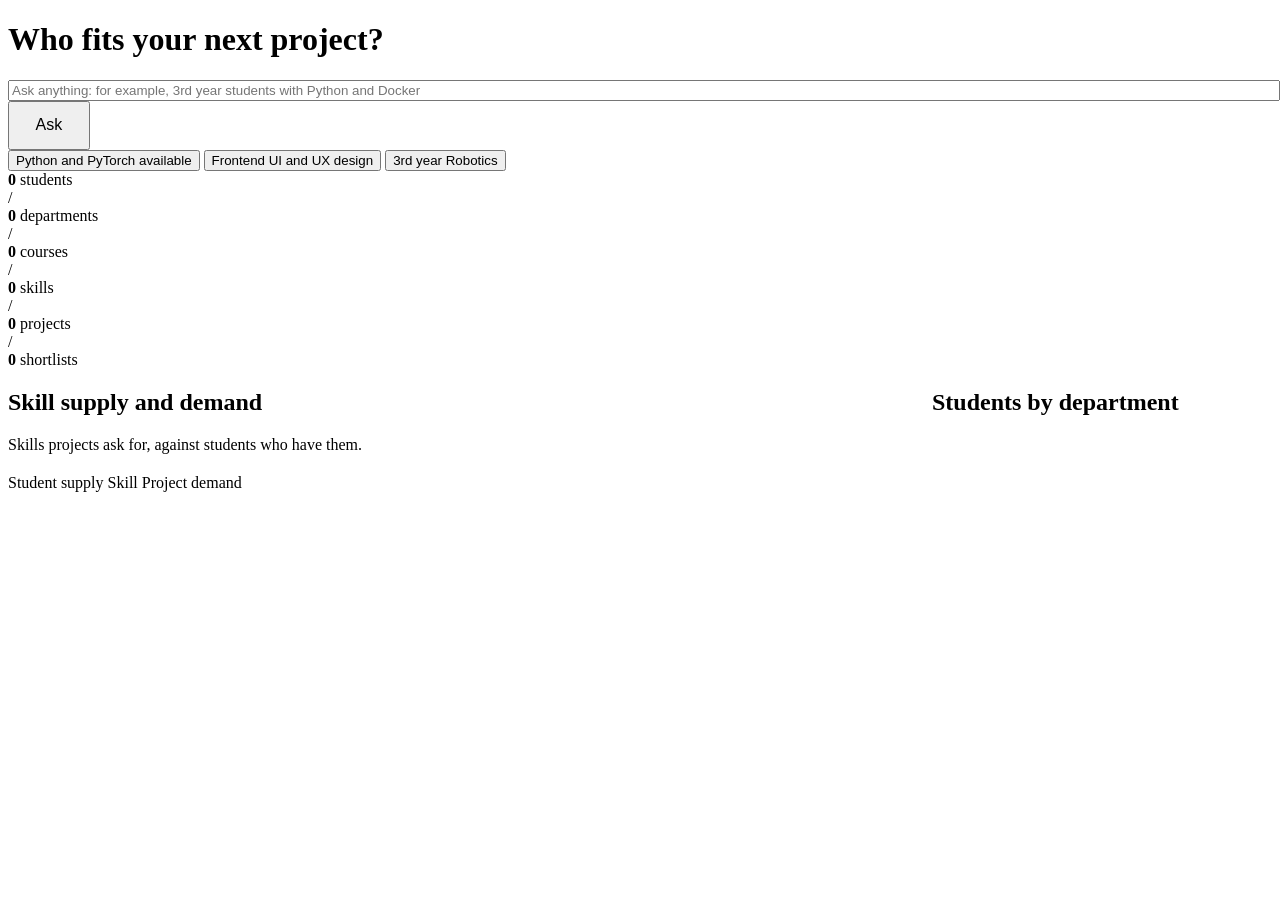
==== app/static/index.html @ a986fdfe "SkillBridge: CRUD, matching engine, AI search, redesigned UI" ====
<!DOCTYPE html>
<html lang="en">
<head>
  <meta charset="UTF-8">
  <meta name="viewport" content="width=device-width, initial-scale=1.0">
  <title>Dashboard – SkillBridge</title>
  <link rel="stylesheet" href="/app/css/style.css">
  <link rel="icon" type="image/svg+xml" href="/app/favicon.svg">
  <script src="/app/js/vendor/chart.umd.js"></script>
</head>
<body>

  <div class="app-layout">
    <!-- Left Navigation Rail -->
    <div id="rail-container"></div>

    <!-- Main Workspace -->
    <main class="main-content">
      <header class="view-header">
        <h1 class="view-title">Who fits your next project?</h1>
      </header>

      <!-- 1. Hero "Ask SkillBridge" Search Bar -->
      <section class="hero-ask-container" aria-label="Smart search assistant">
        <form id="ask-form" onsubmit="handleAskSkillBridge(event)" class="hero-ask-form" novalidate>
          <div style="flex: 1; position: relative;">
            <input
              type="text"
              id="ask-input"
              class="hero-ask-input"
              style="width: 100%;"
              placeholder="Ask anything: for example, 3rd year students with Python and Docker"
            >
          </div>
          <button type="submit" id="btn-ask-submit" class="btn btn-primary" style="padding: 0.85rem 1.6rem; font-size: 1rem;">
            Ask
          </button>
        </form>

        <div id="ask-input-error" class="field-error" style="display: none;"></div>

        <!-- 3 Clickable Example Queries -->
        <div class="prompt-chips">
          <button type="button" class="prompt-chip" onclick="applySampleQuery('Python and PyTorch available')">
            Python and PyTorch available
          </button>
          <button type="button" class="prompt-chip" onclick="applySampleQuery('Frontend UI and UX design')">
            Frontend UI and UX design
          </button>
          <button type="button" class="prompt-chip" onclick="applySampleQuery('3rd year Robotics')">
            3rd year Robotics
          </button>
        </div>

        <!-- Inline Results Container -->
        <div id="ask-results-container" style="display: none; margin-top: 1.25rem; border-top: 1px solid var(--border-subtle); padding-top: 1.25rem;">
          <div id="ask-interpreted-filters" style="font-size: 0.88rem; color: var(--ink-muted); margin-bottom: 0.85rem;"></div>
          <div id="ask-results-list" style="display: flex; flex-direction: column; gap: 0.65rem;"></div>
          <div id="ask-see-all-container" style="margin-top: 1rem; text-align: right;"></div>
        </div>
      </section>

      <!-- 2. Compact 6 Totals Single Line -->
      <div class="metrics-strip" aria-label="Summary totals">
        <div class="metric-item">
          <strong id="total-students" class="num-tabular">0</strong>
          <span>students</span>
        </div>
        <span class="metric-sep">/</span>
        <div class="metric-item">
          <strong id="total-departments" class="num-tabular">0</strong>
          <span>departments</span>
        </div>
        <span class="metric-sep">/</span>
        <div class="metric-item">
          <strong id="total-courses" class="num-tabular">0</strong>
          <span>courses</span>
        </div>
        <span class="metric-sep">/</span>
        <div class="metric-item">
          <strong id="total-skills" class="num-tabular">0</strong>
          <span>skills</span>
        </div>
        <span class="metric-sep">/</span>
        <div class="metric-item">
          <strong id="total-projects" class="num-tabular">0</strong>
          <span>projects</span>
        </div>
        <span class="metric-sep">/</span>
        <div class="metric-item">
          <strong id="total-shortlists" class="num-tabular">0</strong>
          <span>shortlists</span>
        </div>
      </div>

      <div style="display: grid; grid-template-columns: 1fr 340px; gap: 1.75rem; align-items: start;">
        <!-- 3. Diverging Supply & Demand Chart (One Shared Scale) -->
        <section class="panel" aria-label="Skill supply and demand">
          <div class="panel-header" style="margin-bottom: 0.5rem; border-bottom: none; padding-bottom: 0;">
            <h2 class="panel-title">Skill supply and demand</h2>
          </div>
          <p class="form-hint" style="margin-bottom: 1.25rem;">Skills projects ask for, against students who have them.</p>

          <div class="supply-demand-table">
            <div class="sd-header-row">
              <span style="text-align: right;">Student supply</span>
              <span style="text-align: center;">Skill</span>
              <span style="text-align: left;">Project demand</span>
            </div>
            <div id="sd-rows-container">
              <!-- Skeleton Loading -->
              <div class="skeleton-row"><div class="skeleton-bar" style="width: 30%;"></div><div class="skeleton-bar" style="width: 20%;"></div><div class="skeleton-bar" style="width: 25%;"></div></div>
              <div class="skeleton-row"><div class="skeleton-bar" style="width: 45%;"></div><div class="skeleton-bar" style="width: 15%;"></div><div class="skeleton-bar" style="width: 10%;"></div></div>
            </div>
          </div>
        </section>

        <!-- 4. Students Per Department Ranked List -->
        <section class="panel" aria-label="Students by department">
          <div class="panel-header">
            <h2 class="panel-title">Students by department</h2>
          </div>

          <div id="dept-ranked-container" class="dept-ranked-list">
            <div class="skeleton-row"><div class="skeleton-bar" style="width: 60%;"></div><div class="skeleton-bar" style="width: 20%;"></div></div>
            <div class="skeleton-row"><div class="skeleton-bar" style="width: 40%;"></div><div class="skeleton-bar" style="width: 20%;"></div></div>
          </div>
        </section>
      </div>
    </main>
  </div>

  <script src="/app/js/common.js"></script>
  <script src="/app/js/dashboard.js"></script>
</body>
</html>
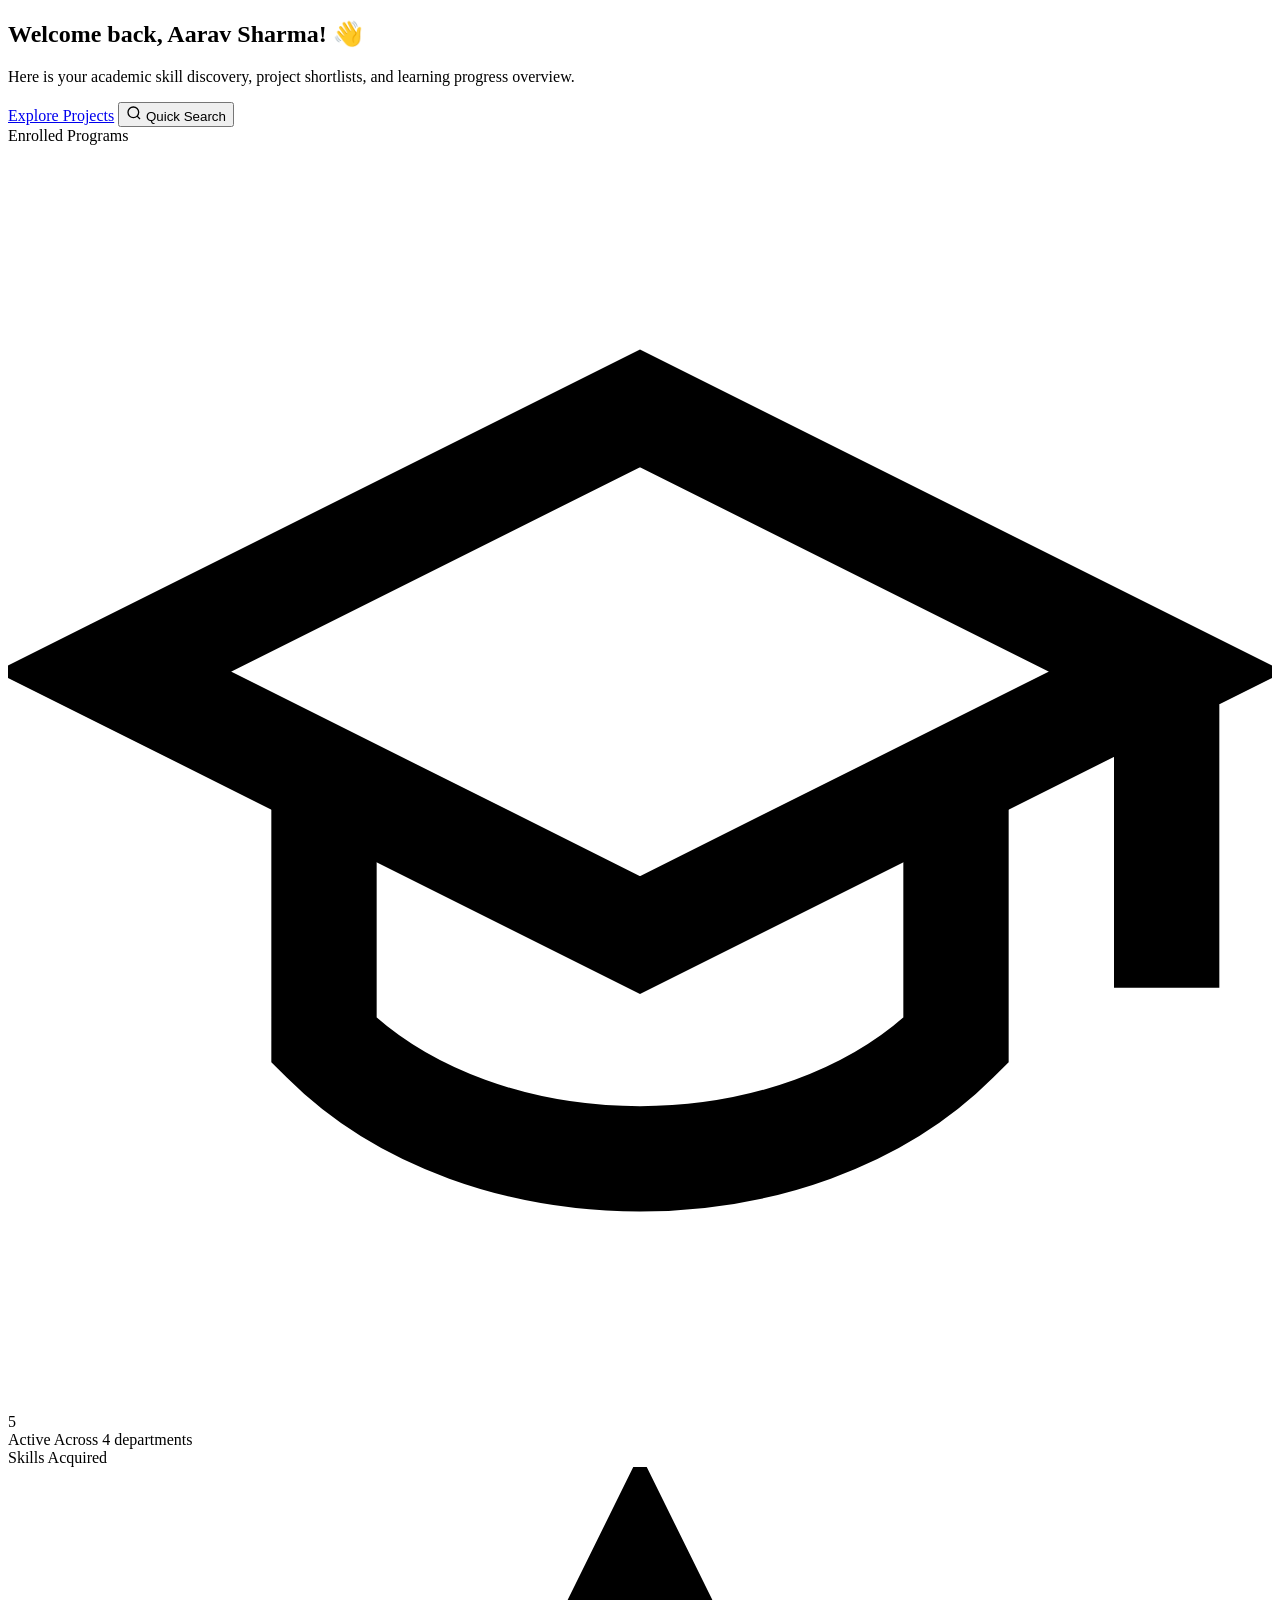
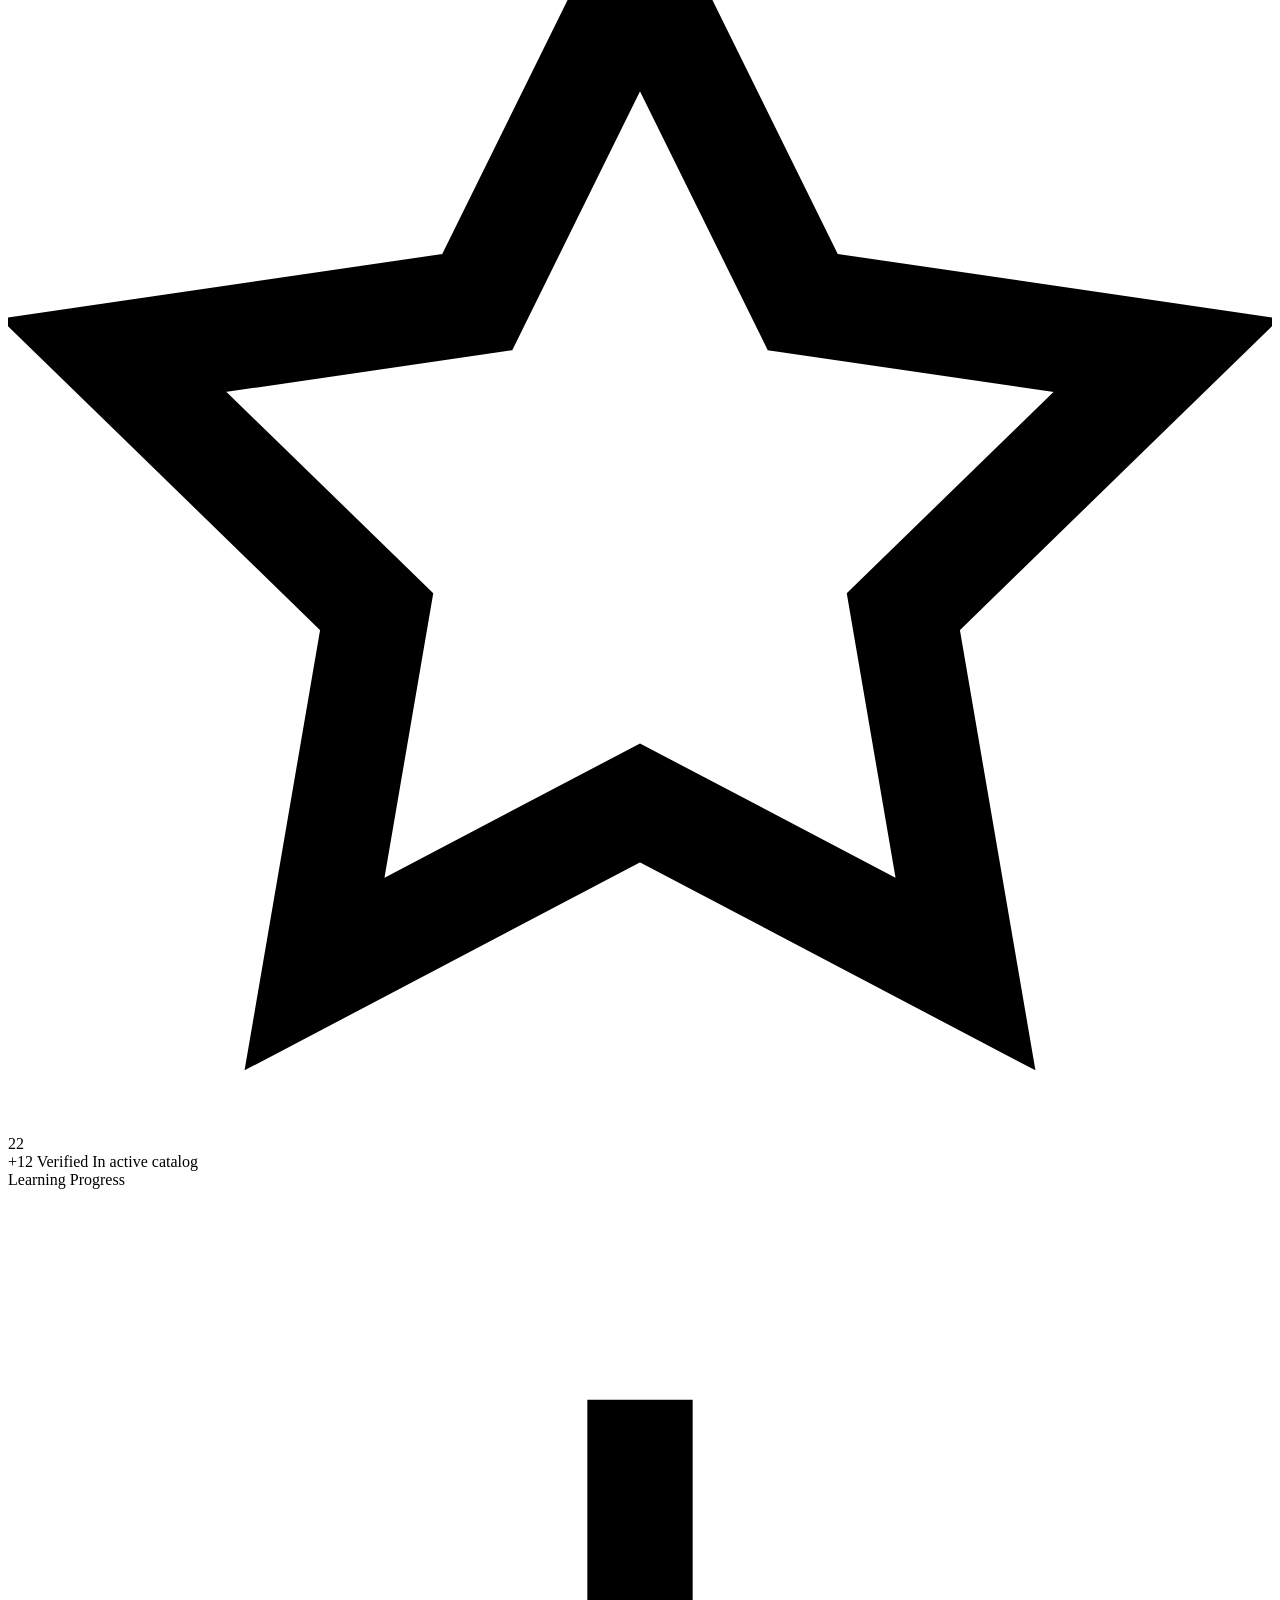
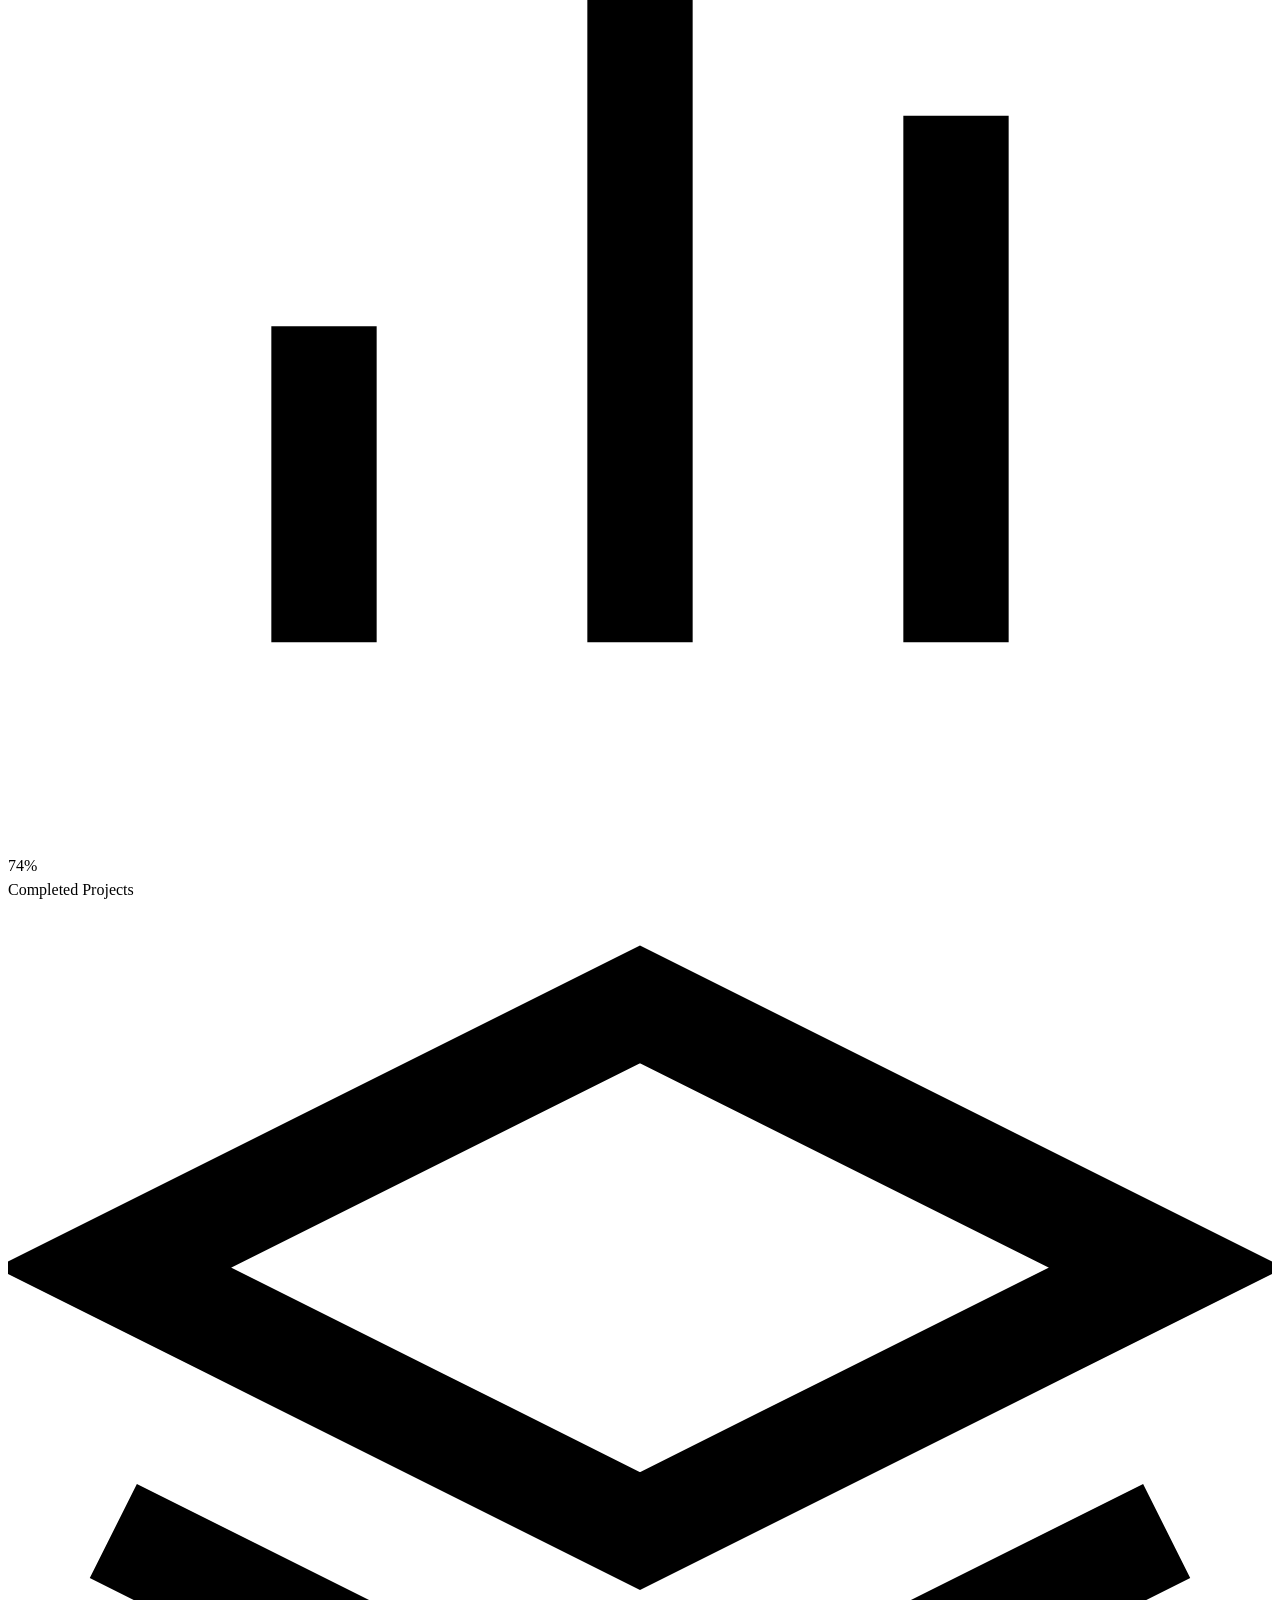
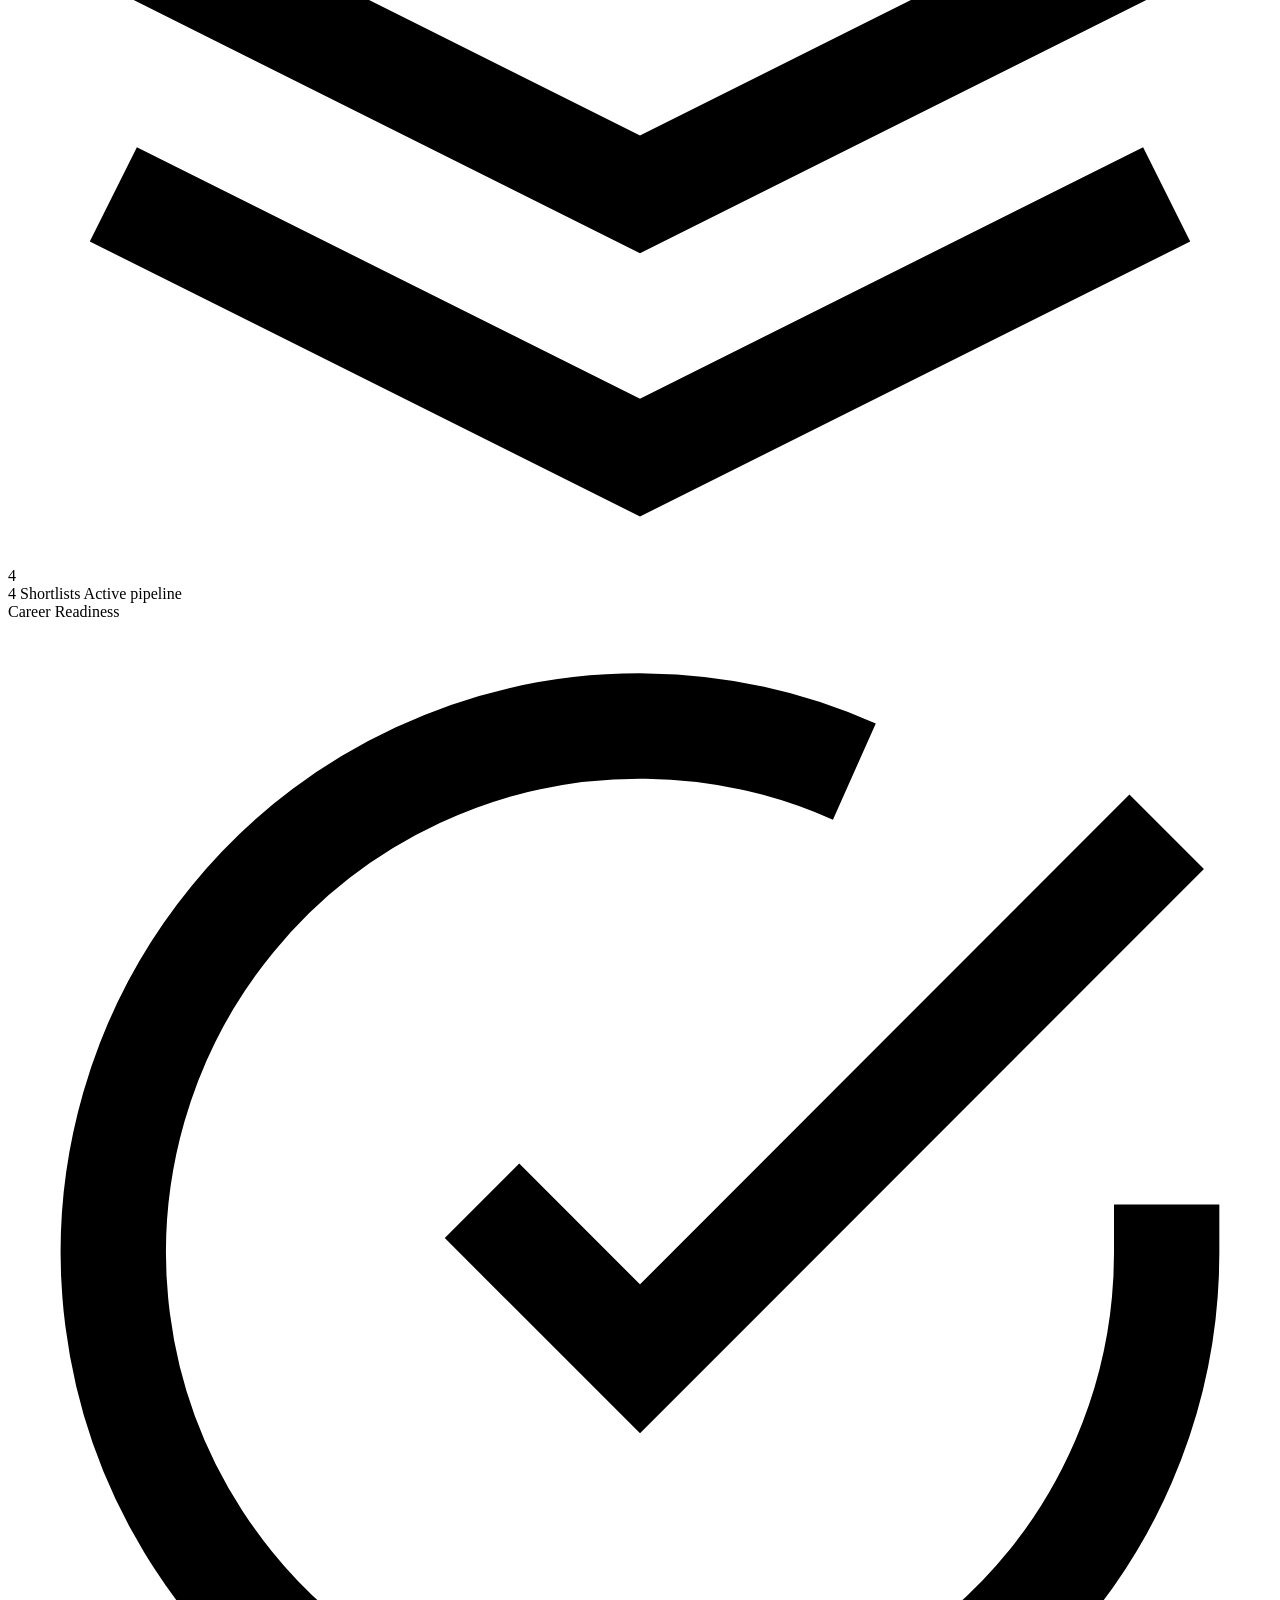
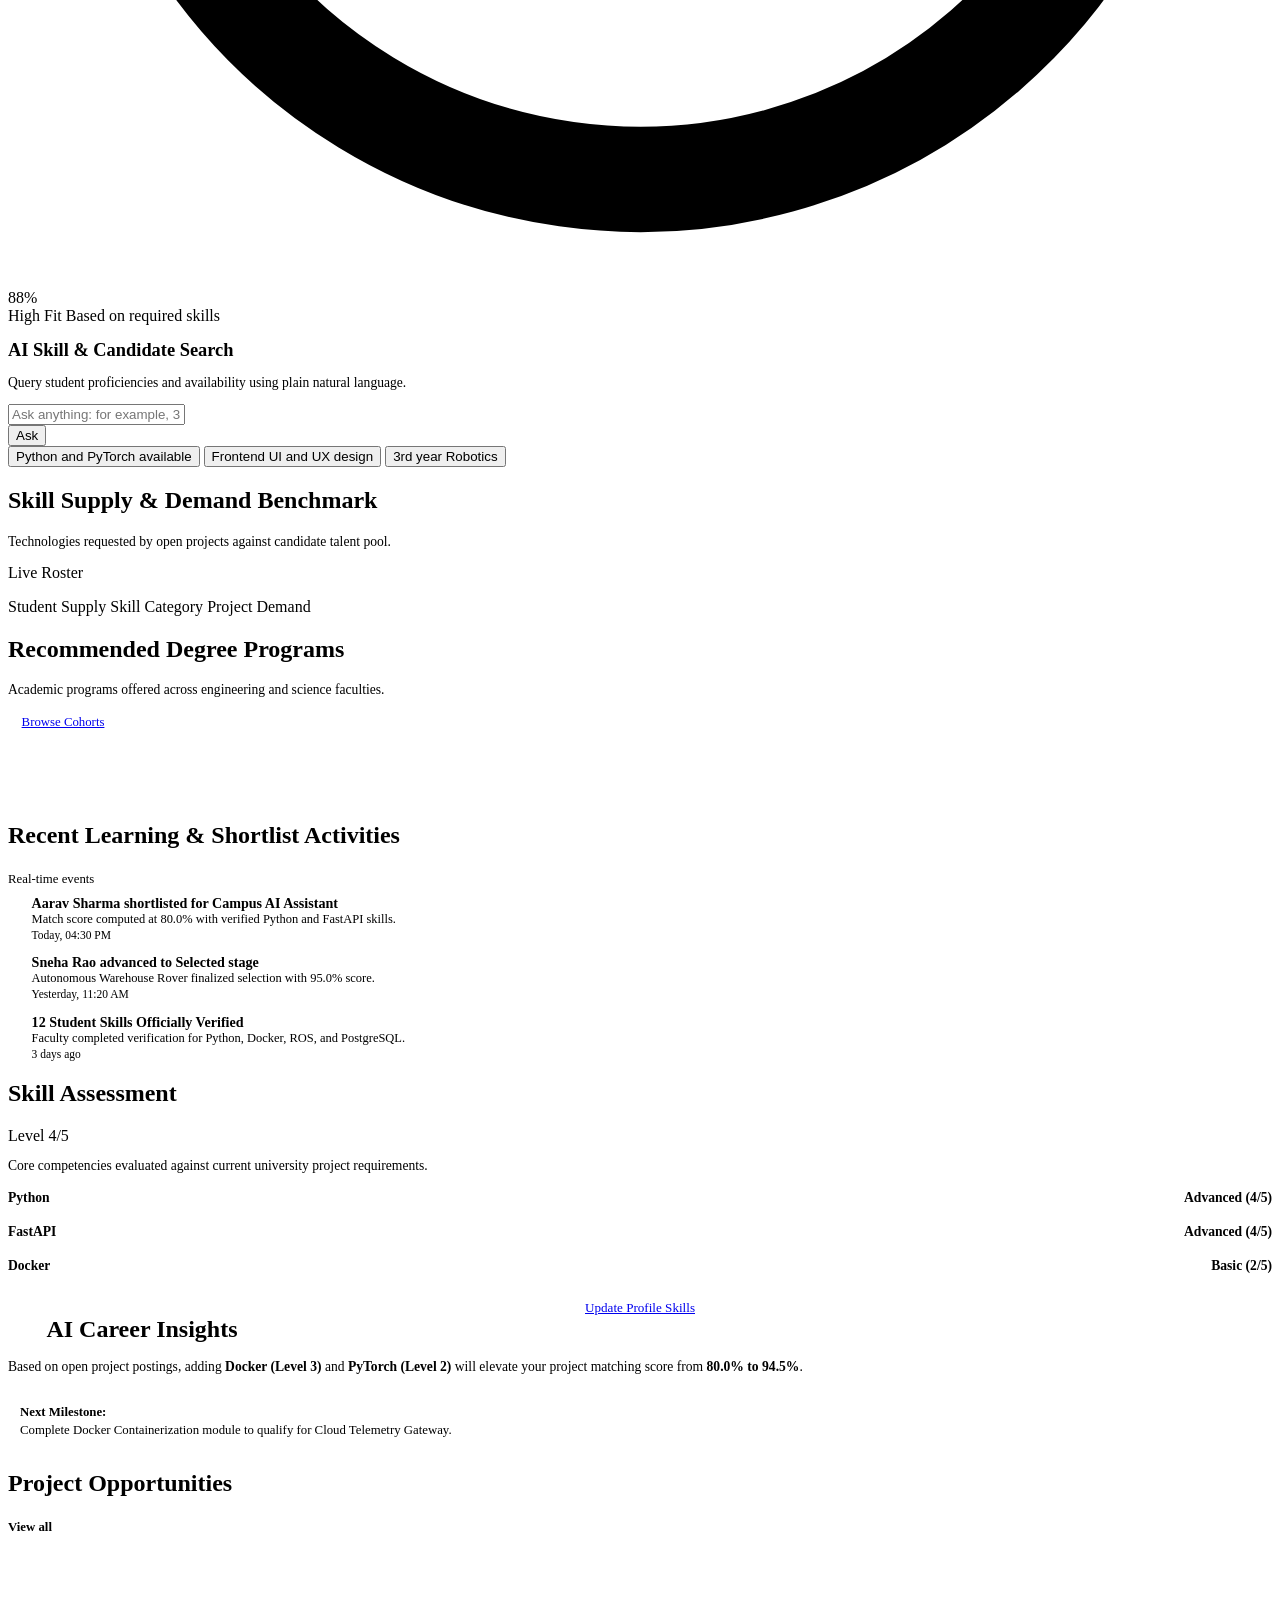
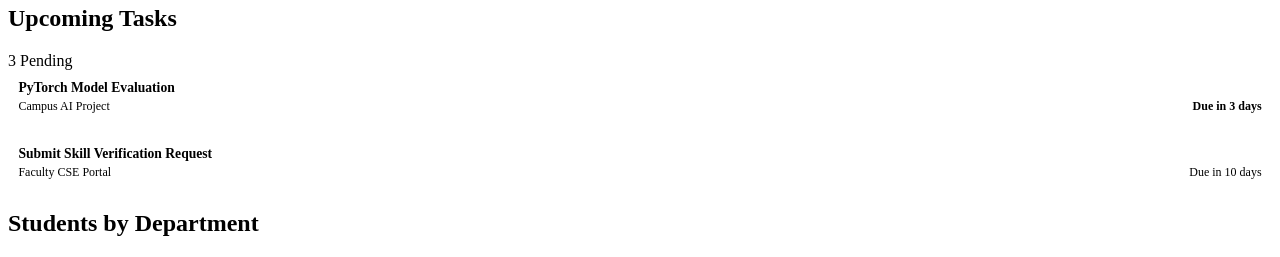
==== commit a235f1ca: "SkillBridge: Complete Emerald SaaS UI/UX transformation and root browser redirect" ====
--- a/app/static/index.html
+++ b/app/static/index.html
@@ -3,7 +3,7 @@
 <head>
   <meta charset="UTF-8">
   <meta name="viewport" content="width=device-width, initial-scale=1.0">
-  <title>Dashboard – SkillBridge</title>
+  <title>SkillBridge – Smart Student Skill Finder & Project Matcher</title>
   <link rel="stylesheet" href="/app/css/style.css">
   <link rel="icon" type="image/svg+xml" href="/app/favicon.svg">
   <script src="/app/js/vendor/chart.umd.js"></script>
@@ -11,123 +11,389 @@
 <body>
 
   <div class="app-layout">
-    <!-- Left Navigation Rail -->
+    <!-- Left Navigation Rail (Injected by common.js) -->
     <div id="rail-container"></div>
 
-    <!-- Main Workspace -->
-    <main class="main-content">
-      <header class="view-header">
-        <h1 class="view-title">Who fits your next project?</h1>
-      </header>
-
-      <!-- 1. Hero "Ask SkillBridge" Search Bar -->
-      <section class="hero-ask-container" aria-label="Smart search assistant">
-        <form id="ask-form" onsubmit="handleAskSkillBridge(event)" class="hero-ask-form" novalidate>
-          <div style="flex: 1; position: relative;">
-            <input
-              type="text"
-              id="ask-input"
-              class="hero-ask-input"
-              style="width: 100%;"
-              placeholder="Ask anything: for example, 3rd year students with Python and Docker"
-            >
-          </div>
-          <button type="submit" id="btn-ask-submit" class="btn btn-primary" style="padding: 0.85rem 1.6rem; font-size: 1rem;">
-            Ask
-          </button>
-        </form>
-
-        <div id="ask-input-error" class="field-error" style="display: none;"></div>
-
-        <!-- 3 Clickable Example Queries -->
-        <div class="prompt-chips">
-          <button type="button" class="prompt-chip" onclick="applySampleQuery('Python and PyTorch available')">
-            Python and PyTorch available
-          </button>
-          <button type="button" class="prompt-chip" onclick="applySampleQuery('Frontend UI and UX design')">
-            Frontend UI and UX design
-          </button>
-          <button type="button" class="prompt-chip" onclick="applySampleQuery('3rd year Robotics')">
-            3rd year Robotics
-          </button>
+    <!-- App Main Wrapper -->
+    <div class="app-main-wrapper">
+      <!-- Top Navigation Header (Injected by common.js) -->
+      <div id="header-container"></div>
+
+      <!-- Main Dashboard Workspace -->
+      <main class="main-content">
+        <!-- 1. Welcome Message with User's Name -->
+        <section class="welcome-banner" aria-label="Welcome Overview">
+          <div>
+            <h1 class="welcome-title">Welcome back, Aarav Sharma! 👋</h1>
+            <p class="welcome-subtitle">Here is your academic skill discovery, project shortlists, and learning progress overview.</p>
+          </div>
+          <div class="welcome-actions">
+            <a href="/app/projects.html" class="btn btn-secondary">Explore Projects</a>
+            <button type="button" class="btn btn-primary" onclick="openCommandPalette()">
+              <svg viewBox="0 0 24 24" fill="none" stroke="currentColor" stroke-width="2" style="width: 16px; height: 16px;">
+                <circle cx="11" cy="11" r="8"></circle>
+                <line x1="21" y1="21" x2="16.65" y2="16.65"></line>
+              </svg>
+              <span>Quick Search</span>
+            </button>
+          </div>
+        </section>
+
+        <!-- 2. Key Metric Stat Cards (Enrolled Courses, Skills Acquired, Learning Progress, Projects, Career Readiness) -->
+        <section class="metrics-grid" aria-label="Platform Statistics">
+          <!-- Total Enrolled Courses -->
+          <div class="stat-card">
+            <div class="stat-card-header">
+              <span class="stat-card-label">Enrolled Programs</span>
+              <div class="stat-icon">
+                <svg viewBox="0 0 24 24" fill="none" stroke="currentColor" stroke-width="2">
+                  <path d="M22 10v6M2 10l10-5 10 5-10 5z"></path>
+                  <path d="M6 12v5c3 3 9 3 12 0v-5"></path>
+                </svg>
+              </div>
+            </div>
+            <div id="total-courses" class="stat-card-value">5</div>
+            <div class="stat-card-meta">
+              <span class="stat-badge-positive">Active</span>
+              <span>Across 4 departments</span>
+            </div>
+          </div>
+
+          <!-- Skills Acquired -->
+          <div class="stat-card">
+            <div class="stat-card-header">
+              <span class="stat-card-label">Skills Acquired</span>
+              <div class="stat-icon">
+                <svg viewBox="0 0 24 24" fill="none" stroke="currentColor" stroke-width="2">
+                  <polygon points="12 2 15.09 8.26 22 9.27 17 14.14 18.18 21.02 12 17.77 5.82 21.02 7 14.14 2 9.27 8.91 8.26 12 2"></polygon>
+                </svg>
+              </div>
+            </div>
+            <div id="total-skills" class="stat-card-value">22</div>
+            <div class="stat-card-meta">
+              <span class="stat-badge-positive">+12 Verified</span>
+              <span>In active catalog</span>
+            </div>
+          </div>
+
+          <!-- Learning Progress -->
+          <div class="stat-card">
+            <div class="stat-card-header">
+              <span class="stat-card-label">Learning Progress</span>
+              <div class="stat-icon">
+                <svg viewBox="0 0 24 24" fill="none" stroke="currentColor" stroke-width="2">
+                  <line x1="18" y1="20" x2="18" y2="10"></line>
+                  <line x1="12" y1="20" x2="12" y2="4"></line>
+                  <line x1="6" y1="20" x2="6" y2="14"></line>
+                </svg>
+              </div>
+            </div>
+            <div class="stat-card-value">74%</div>
+            <div class="stat-card-meta">
+              <div style="width: 100%; height: 6px; background: var(--bg-surface); border-radius: 4px; overflow: hidden;">
+                <div style="width: 74%; height: 100%; background: var(--emerald-gradient); border-radius: 4px;"></div>
+              </div>
+            </div>
+          </div>
+
+          <!-- Projects -->
+          <div class="stat-card">
+            <div class="stat-card-header">
+              <span class="stat-card-label">Completed Projects</span>
+              <div class="stat-icon">
+                <svg viewBox="0 0 24 24" fill="none" stroke="currentColor" stroke-width="2">
+                  <polygon points="12 2 2 7 12 12 22 7 12 2"></polygon>
+                  <polyline points="2 17 12 22 22 17"></polyline>
+                  <polyline points="2 12 12 17 22 12"></polyline>
+                </svg>
+              </div>
+            </div>
+            <div id="total-projects" class="stat-card-value">4</div>
+            <div class="stat-card-meta">
+              <span class="stat-badge-positive" id="total-shortlists">4 Shortlists</span>
+              <span>Active pipeline</span>
+            </div>
+          </div>
+
+          <!-- Career Readiness Score -->
+          <div class="stat-card">
+            <div class="stat-card-header">
+              <span class="stat-card-label">Career Readiness</span>
+              <div class="stat-icon" style="background: var(--emerald-light); color: var(--primary);">
+                <svg viewBox="0 0 24 24" fill="none" stroke="currentColor" stroke-width="2">
+                  <path d="M22 11.08V12a10 10 0 1 1-5.93-9.14"></path>
+                  <polyline points="22 4 12 14.01 9 11.01"></polyline>
+                </svg>
+              </div>
+            </div>
+            <div class="stat-card-value" style="color: var(--primary);">88%</div>
+            <div class="stat-card-meta">
+              <span class="stat-badge-positive">High Fit</span>
+              <span>Based on required skills</span>
+            </div>
+          </div>
+        </section>
+
+        <!-- Hidden Compatibility Element for Totals -->
+        <span id="total-students" style="display: none;">34</span>
+        <span id="total-departments" style="display: none;">4</span>
+
+        <!-- 3. Multi-Column Arrangement (Center Feed + Right Insights Panel) -->
+        <div class="dashboard-grid">
+          <!-- === CENTER COLUMN: Main Dashboard & Learning Activities === -->
+          <div class="dashboard-center">
+            
+            <!-- Hero "Ask SkillBridge" Smart Search Bar -->
+            <section class="hero-ask-container" aria-label="Smart search assistant">
+              <div style="margin-bottom: 0.75rem;">
+                <h2 style="font-size: 1.15rem; font-weight: 700; color: var(--text-primary); margin-bottom: 0.2rem;">AI Skill & Candidate Search</h2>
+                <p style="font-size: 0.85rem; color: var(--text-secondary);">Query student proficiencies and availability using plain natural language.</p>
+              </div>
+
+              <form id="ask-form" onsubmit="handleAskSkillBridge(event)" class="hero-ask-form" novalidate>
+                <div style="flex: 1; position: relative;">
+                  <input
+                    type="text"
+                    id="ask-input"
+                    class="hero-ask-input"
+                    placeholder="Ask anything: for example, 3rd year students with Python and Docker"
+                  >
+                </div>
+                <button type="submit" id="btn-ask-submit" class="btn btn-primary">
+                  Ask
+                </button>
+              </form>
+
+              <div id="ask-input-error" class="field-error" style="display: none;"></div>
+
+              <!-- Clickable Example Queries -->
+              <div class="prompt-chips">
+                <button type="button" class="prompt-chip" onclick="applySampleQuery('Python and PyTorch available')">
+                  Python and PyTorch available
+                </button>
+                <button type="button" class="prompt-chip" onclick="applySampleQuery('Frontend UI and UX design')">
+                  Frontend UI and UX design
+                </button>
+                <button type="button" class="prompt-chip" onclick="applySampleQuery('3rd year Robotics')">
+                  3rd year Robotics
+                </button>
+              </div>
+
+              <!-- Inline Results Container -->
+              <div id="ask-results-container" style="display: none; margin-top: 1.25rem; border-top: 1px solid var(--border-subtle); padding-top: 1.25rem;">
+                <div id="ask-interpreted-filters" style="font-size: 0.88rem; color: var(--text-secondary); margin-bottom: 0.85rem;"></div>
+                <div id="ask-results-list" style="display: flex; flex-direction: column; gap: 0.65rem;"></div>
+                <div id="ask-see-all-container" style="margin-top: 1rem; text-align: right;"></div>
+              </div>
+            </section>
+
+            <!-- Skill Supply vs Demand Chart Card -->
+            <section class="card" aria-label="Skill supply and demand analytics">
+              <div class="panel-header" style="margin-bottom: 0.5rem; padding-bottom: 0;">
+                <div>
+                  <h2 class="panel-title">Skill Supply & Demand Benchmark</h2>
+                  <p style="font-size: 0.85rem; color: var(--text-secondary); margin-top: 0.2rem;">Technologies requested by open projects against candidate talent pool.</p>
+                </div>
+                <span class="badge badge-open">Live Roster</span>
+              </div>
+
+              <div class="supply-demand-table" style="margin-top: 1rem;">
+                <div class="sd-header-row">
+                  <span style="text-align: right;">Student Supply</span>
+                  <span style="text-align: center;">Skill Category</span>
+                  <span style="text-align: left;">Project Demand</span>
+                </div>
+                <div id="sd-rows-container">
+                  <div class="skeleton-row"><div class="skeleton-bar" style="width: 30%;"></div><div class="skeleton-bar" style="width: 20%;"></div><div class="skeleton-bar" style="width: 25%;"></div></div>
+                  <div class="skeleton-row"><div class="skeleton-bar" style="width: 45%;"></div><div class="skeleton-bar" style="width: 15%;"></div><div class="skeleton-bar" style="width: 10%;"></div></div>
+                </div>
+              </div>
+            </section>
+
+            <!-- Recommended Courses Grid (from /api/v1/courses/) -->
+            <section id="learning" class="card" aria-label="Recommended Degree Programs">
+              <div class="panel-header">
+                <div>
+                  <h2 class="panel-title">Recommended Degree Programs</h2>
+                  <p style="font-size: 0.85rem; color: var(--text-secondary); margin-top: 0.2rem;">Academic programs offered across engineering and science faculties.</p>
+                </div>
+                <a href="/app/students.html" class="btn btn-secondary" style="padding: 0.4rem 0.85rem; font-size: 0.8rem;">Browse Cohorts</a>
+              </div>
+
+              <div id="recommended-courses-list" style="display: grid; grid-template-columns: repeat(auto-fill, minmax(240px, 1fr)); gap: 1rem; margin-top: 0.75rem;">
+                <!-- Dynamically loaded -->
+                <div class="skeleton-row"><div class="skeleton-bar" style="width: 100%; height: 60px;"></div></div>
+              </div>
+            </section>
+
+            <!-- Recent Activities Timeline -->
+            <section class="card" aria-label="Recent Activities">
+              <div class="panel-header">
+                <h2 class="panel-title">Recent Learning & Shortlist Activities</h2>
+                <span style="font-size: 0.8rem; color: var(--text-muted);">Real-time events</span>
+              </div>
+
+              <div id="activity-timeline" style="display: flex; flex-direction: column; gap: 0.85rem; margin-top: 0.5rem;">
+                <div style="display: flex; gap: 0.85rem; align-items: flex-start;">
+                  <div style="width: 10px; height: 10px; border-radius: 50%; background: var(--primary); margin-top: 5px; flex-shrink: 0;"></div>
+                  <div style="flex: 1;">
+                    <div style="font-size: 0.88rem; font-weight: 600; color: var(--text-primary);">Aarav Sharma shortlisted for Campus AI Assistant</div>
+                    <div style="font-size: 0.78rem; color: var(--text-secondary);">Match score computed at 80.0% with verified Python and FastAPI skills.</div>
+                    <div style="font-size: 0.72rem; color: var(--text-muted); margin-top: 2px;">Today, 04:30 PM</div>
+                  </div>
+                </div>
+                <div style="display: flex; gap: 0.85rem; align-items: flex-start;">
+                  <div style="width: 10px; height: 10px; border-radius: 50%; background: var(--status-progress); margin-top: 5px; flex-shrink: 0;"></div>
+                  <div style="flex: 1;">
+                    <div style="font-size: 0.88rem; font-weight: 600; color: var(--text-primary);">Sneha Rao advanced to Selected stage</div>
+                    <div style="font-size: 0.78rem; color: var(--text-secondary);">Autonomous Warehouse Rover finalized selection with 95.0% score.</div>
+                    <div style="font-size: 0.72rem; color: var(--text-muted); margin-top: 2px;">Yesterday, 11:20 AM</div>
+                  </div>
+                </div>
+                <div style="display: flex; gap: 0.85rem; align-items: flex-start;">
+                  <div style="width: 10px; height: 10px; border-radius: 50%; background: var(--emerald-dark); margin-top: 5px; flex-shrink: 0;"></div>
+                  <div style="flex: 1;">
+                    <div style="font-size: 0.88rem; font-weight: 600; color: var(--text-primary);">12 Student Skills Officially Verified</div>
+                    <div style="font-size: 0.78rem; color: var(--text-secondary);">Faculty completed verification for Python, Docker, ROS, and PostgreSQL.</div>
+                    <div style="font-size: 0.72rem; color: var(--text-muted); margin-top: 2px;">3 days ago</div>
+                  </div>
+                </div>
+              </div>
+            </section>
+
+          </div>
+
+          <!-- === RIGHT COLUMN: AI Recommendations, Progress & Notifications === -->
+          <div class="dashboard-right">
+
+            <!-- Skill Readiness Gauge Card -->
+            <section id="assessment" class="card" aria-label="Skill Readiness Assessment">
+              <div class="panel-header">
+                <h2 class="panel-title">Skill Assessment</h2>
+                <span class="badge badge-open">Level 4/5</span>
+              </div>
+              <p style="font-size: 0.85rem; color: var(--text-secondary); margin-bottom: 1rem;">Core competencies evaluated against current university project requirements.</p>
+
+              <div style="display: flex; flex-direction: column; gap: 0.85rem;">
+                <div>
+                  <div style="display: flex; justify-content: space-between; font-size: 0.85rem; margin-bottom: 0.25rem;">
+                    <strong>Python</strong>
+                    <span style="color: var(--primary); font-weight: 600;">Advanced (4/5)</span>
+                  </div>
+                  <div class="gauge-meter">
+                    <div class="gauge-segment active-segment"></div>
+                    <div class="gauge-segment active-segment"></div>
+                    <div class="gauge-segment active-segment"></div>
+                    <div class="gauge-segment active-segment"></div>
+                    <div class="gauge-segment"></div>
+                  </div>
+                </div>
+
+                <div>
+                  <div style="display: flex; justify-content: space-between; font-size: 0.85rem; margin-bottom: 0.25rem;">
+                    <strong>FastAPI</strong>
+                    <span style="color: var(--primary); font-weight: 600;">Advanced (4/5)</span>
+                  </div>
+                  <div class="gauge-meter">
+                    <div class="gauge-segment active-segment"></div>
+                    <div class="gauge-segment active-segment"></div>
+                    <div class="gauge-segment active-segment"></div>
+                    <div class="gauge-segment active-segment"></div>
+                    <div class="gauge-segment"></div>
+                  </div>
+                </div>
+
+                <div>
+                  <div style="display: flex; justify-content: space-between; font-size: 0.85rem; margin-bottom: 0.25rem;">
+                    <strong>Docker</strong>
+                    <span style="color: var(--text-muted); font-weight: 600;">Basic (2/5)</span>
+                  </div>
+                  <div class="gauge-meter">
+                    <div class="gauge-segment active-segment"></div>
+                    <div class="gauge-segment active-segment"></div>
+                    <div class="gauge-segment"></div>
+                    <div class="gauge-segment"></div>
+                    <div class="gauge-segment"></div>
+                  </div>
+                </div>
+              </div>
+
+              <div style="margin-top: 1.25rem; text-align: center;">
+                <a href="/app/student.html?id=1" class="btn btn-secondary" style="width: 100%; font-size: 0.82rem;">Update Profile Skills</a>
+              </div>
+            </section>
+
+            <!-- AI Career Assistant Card -->
+            <section class="card" style="border-left: 4px solid var(--primary);" aria-label="AI Recommendations">
+              <div style="display: flex; align-items: center; gap: 0.65rem; margin-bottom: 0.5rem;">
+                <div style="width: 28px; height: 28px; border-radius: var(--radius-md); background: var(--emerald-gradient); display: flex; align-items: center; justify-content: center; color: #fff;">
+                  <svg viewBox="0 0 24 24" fill="none" stroke="currentColor" stroke-width="2" style="width: 16px; height: 16px;">
+                    <polygon points="12 2 15.09 8.26 22 9.27 17 14.14 18.18 21.02 12 17.77 5.82 21.02 7 14.14 2 9.27 8.91 8.26 12 2"></polygon>
+                  </svg>
+                </div>
+                <h2 class="panel-title" style="margin: 0;">AI Career Insights</h2>
+              </div>
+              <p style="font-size: 0.85rem; color: var(--text-secondary); line-height: 1.45;">Based on open project postings, adding <strong>Docker (Level 3)</strong> and <strong>PyTorch (Level 2)</strong> will elevate your project matching score from <strong>80.0% to 94.5%</strong>.</p>
+              
+              <div style="margin-top: 1rem; padding: 0.75rem; background: var(--bg-surface); border-radius: var(--radius-md); font-size: 0.8rem;">
+                <div style="font-weight: 600; color: var(--text-primary); margin-bottom: 0.2rem;">Next Milestone:</div>
+                <div style="color: var(--text-secondary);">Complete Docker Containerization module to qualify for Cloud Telemetry Gateway.</div>
+              </div>
+            </section>
+
+            <!-- Recommended Job Opportunities / Projects -->
+            <section id="opportunities" class="card" aria-label="Recommended Project Opportunities">
+              <div class="panel-header">
+                <h2 class="panel-title">Project Opportunities</h2>
+                <a href="/app/projects.html" style="font-size: 0.8rem; color: var(--primary); text-decoration: none; font-weight: 600;">View all</a>
+              </div>
+
+              <div id="recommended-projects-list" style="display: flex; flex-direction: column; gap: 0.85rem;">
+                <!-- Dynamically loaded -->
+                <div class="skeleton-row"><div class="skeleton-bar" style="width: 100%; height: 50px;"></div></div>
+              </div>
+            </section>
+
+            <!-- Upcoming Learning Tasks -->
+            <section id="roadmap" class="card" aria-label="Upcoming Learning Tasks">
+              <div class="panel-header">
+                <h2 class="panel-title">Upcoming Tasks</h2>
+                <span class="badge badge-open">3 Pending</span>
+              </div>
+
+              <div style="display: flex; flex-direction: column; gap: 0.65rem;">
+                <div style="padding: 0.65rem; background: var(--bg-surface); border-radius: var(--radius-md); font-size: 0.85rem;">
+                  <div style="font-weight: 600; color: var(--text-primary);">PyTorch Model Evaluation</div>
+                  <div style="display: flex; justify-content: space-between; font-size: 0.75rem; color: var(--text-muted); margin-top: 0.2rem;">
+                    <span>Campus AI Project</span>
+                    <span style="color: var(--status-urgent); font-weight: 600;">Due in 3 days</span>
+                  </div>
+                </div>
+
+                <div style="padding: 0.65rem; background: var(--bg-surface); border-radius: var(--radius-md); font-size: 0.85rem;">
+                  <div style="font-weight: 600; color: var(--text-primary);">Submit Skill Verification Request</div>
+                  <div style="display: flex; justify-content: space-between; font-size: 0.75rem; color: var(--text-muted); margin-top: 0.2rem;">
+                    <span>Faculty CSE Portal</span>
+                    <span>Due in 10 days</span>
+                  </div>
+                </div>
+              </div>
+            </section>
+
+            <!-- Department Talent Breakdown -->
+            <section class="card" aria-label="Students by department">
+              <div class="panel-header">
+                <h2 class="panel-title">Students by Department</h2>
+              </div>
+              <div id="dept-ranked-container" class="dept-ranked-list">
+                <div class="skeleton-row"><div class="skeleton-bar" style="width: 60%;"></div><div class="skeleton-bar" style="width: 20%;"></div></div>
+              </div>
+            </section>
+
+          </div>
         </div>
-
-        <!-- Inline Results Container -->
-        <div id="ask-results-container" style="display: none; margin-top: 1.25rem; border-top: 1px solid var(--border-subtle); padding-top: 1.25rem;">
-          <div id="ask-interpreted-filters" style="font-size: 0.88rem; color: var(--ink-muted); margin-bottom: 0.85rem;"></div>
-          <div id="ask-results-list" style="display: flex; flex-direction: column; gap: 0.65rem;"></div>
-          <div id="ask-see-all-container" style="margin-top: 1rem; text-align: right;"></div>
-        </div>
-      </section>
-
-      <!-- 2. Compact 6 Totals Single Line -->
-      <div class="metrics-strip" aria-label="Summary totals">
-        <div class="metric-item">
-          <strong id="total-students" class="num-tabular">0</strong>
-          <span>students</span>
-        </div>
-        <span class="metric-sep">/</span>
-        <div class="metric-item">
-          <strong id="total-departments" class="num-tabular">0</strong>
-          <span>departments</span>
-        </div>
-        <span class="metric-sep">/</span>
-        <div class="metric-item">
-          <strong id="total-courses" class="num-tabular">0</strong>
-          <span>courses</span>
-        </div>
-        <span class="metric-sep">/</span>
-        <div class="metric-item">
-          <strong id="total-skills" class="num-tabular">0</strong>
-          <span>skills</span>
-        </div>
-        <span class="metric-sep">/</span>
-        <div class="metric-item">
-          <strong id="total-projects" class="num-tabular">0</strong>
-          <span>projects</span>
-        </div>
-        <span class="metric-sep">/</span>
-        <div class="metric-item">
-          <strong id="total-shortlists" class="num-tabular">0</strong>
-          <span>shortlists</span>
-        </div>
-      </div>
-
-      <div style="display: grid; grid-template-columns: 1fr 340px; gap: 1.75rem; align-items: start;">
-        <!-- 3. Diverging Supply & Demand Chart (One Shared Scale) -->
-        <section class="panel" aria-label="Skill supply and demand">
-          <div class="panel-header" style="margin-bottom: 0.5rem; border-bottom: none; padding-bottom: 0;">
-            <h2 class="panel-title">Skill supply and demand</h2>
-          </div>
-          <p class="form-hint" style="margin-bottom: 1.25rem;">Skills projects ask for, against students who have them.</p>
-
-          <div class="supply-demand-table">
-            <div class="sd-header-row">
-              <span style="text-align: right;">Student supply</span>
-              <span style="text-align: center;">Skill</span>
-              <span style="text-align: left;">Project demand</span>
-            </div>
-            <div id="sd-rows-container">
-              <!-- Skeleton Loading -->
-              <div class="skeleton-row"><div class="skeleton-bar" style="width: 30%;"></div><div class="skeleton-bar" style="width: 20%;"></div><div class="skeleton-bar" style="width: 25%;"></div></div>
-              <div class="skeleton-row"><div class="skeleton-bar" style="width: 45%;"></div><div class="skeleton-bar" style="width: 15%;"></div><div class="skeleton-bar" style="width: 10%;"></div></div>
-            </div>
-          </div>
-        </section>
-
-        <!-- 4. Students Per Department Ranked List -->
-        <section class="panel" aria-label="Students by department">
-          <div class="panel-header">
-            <h2 class="panel-title">Students by department</h2>
-          </div>
-
-          <div id="dept-ranked-container" class="dept-ranked-list">
-            <div class="skeleton-row"><div class="skeleton-bar" style="width: 60%;"></div><div class="skeleton-bar" style="width: 20%;"></div></div>
-            <div class="skeleton-row"><div class="skeleton-bar" style="width: 40%;"></div><div class="skeleton-bar" style="width: 20%;"></div></div>
-          </div>
-        </section>
-      </div>
-    </main>
+      </main>
+    </div>
   </div>
 
   <script src="/app/js/common.js"></script>
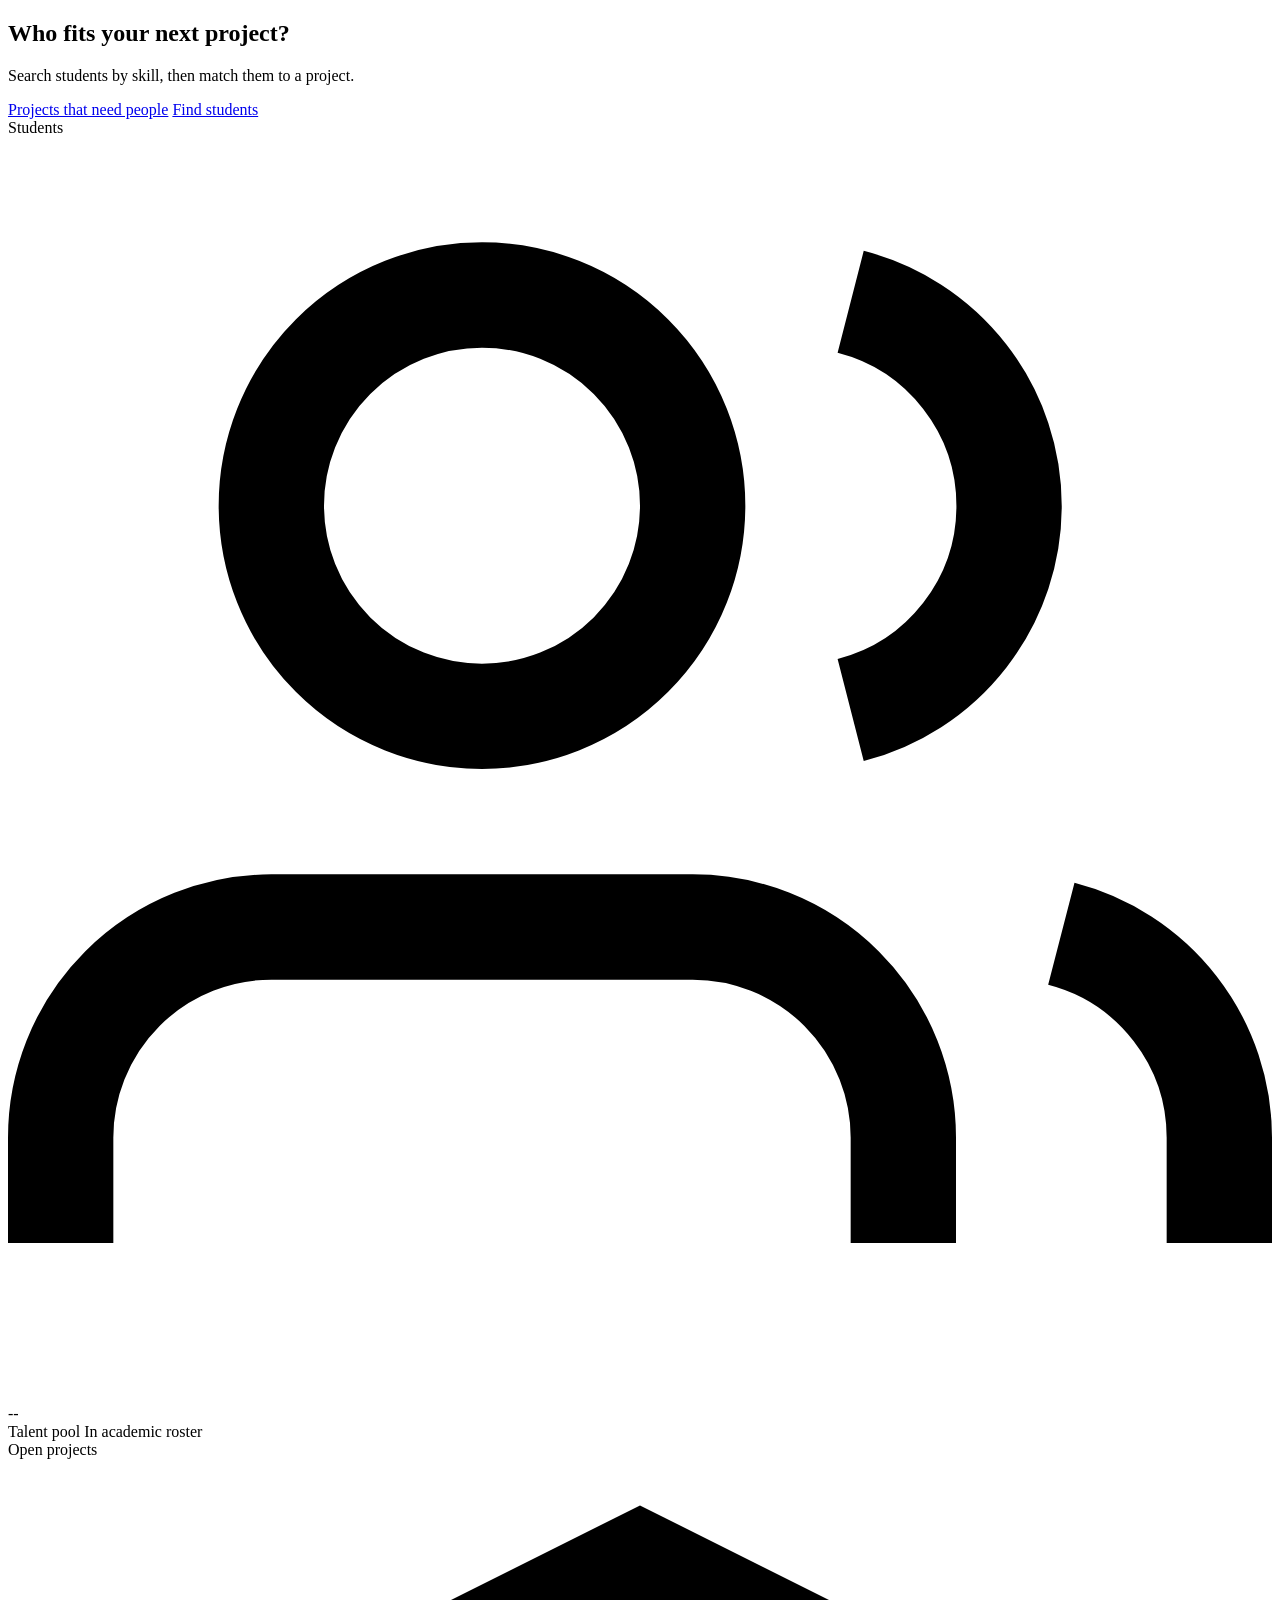
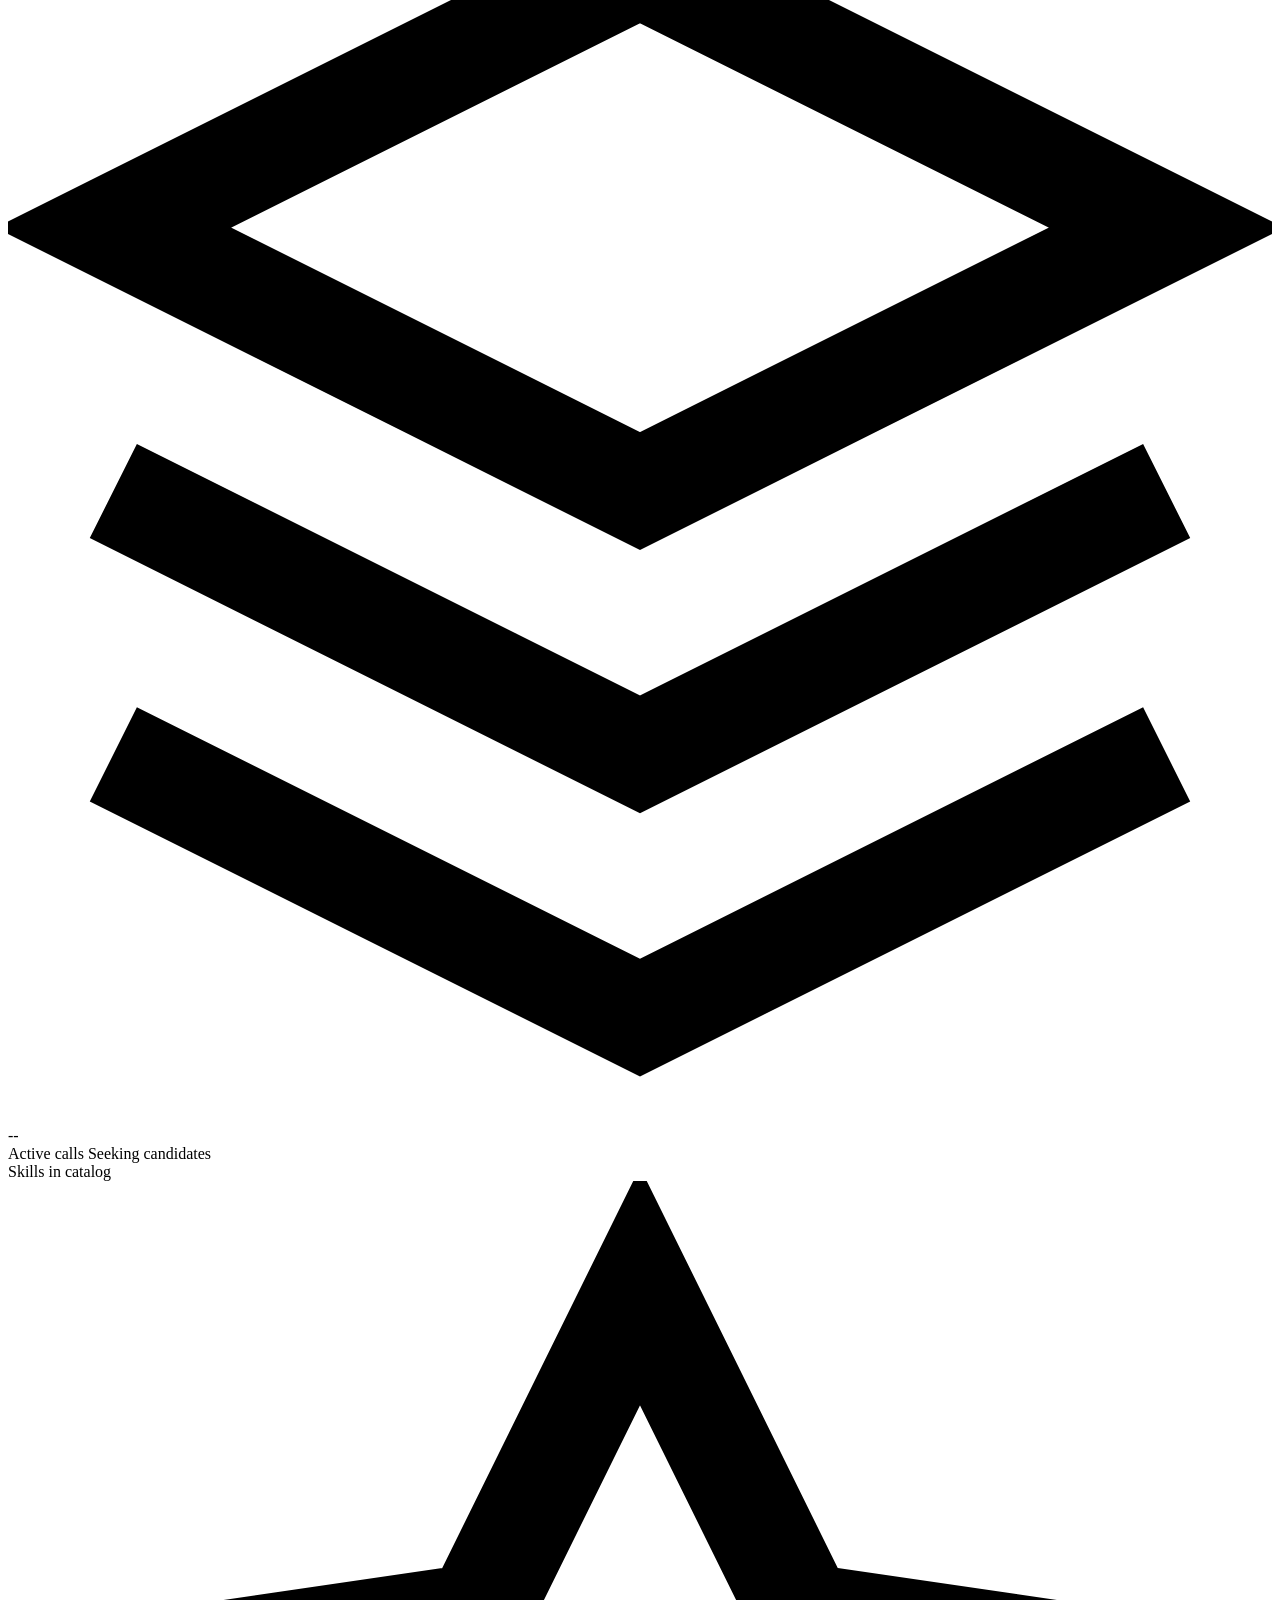
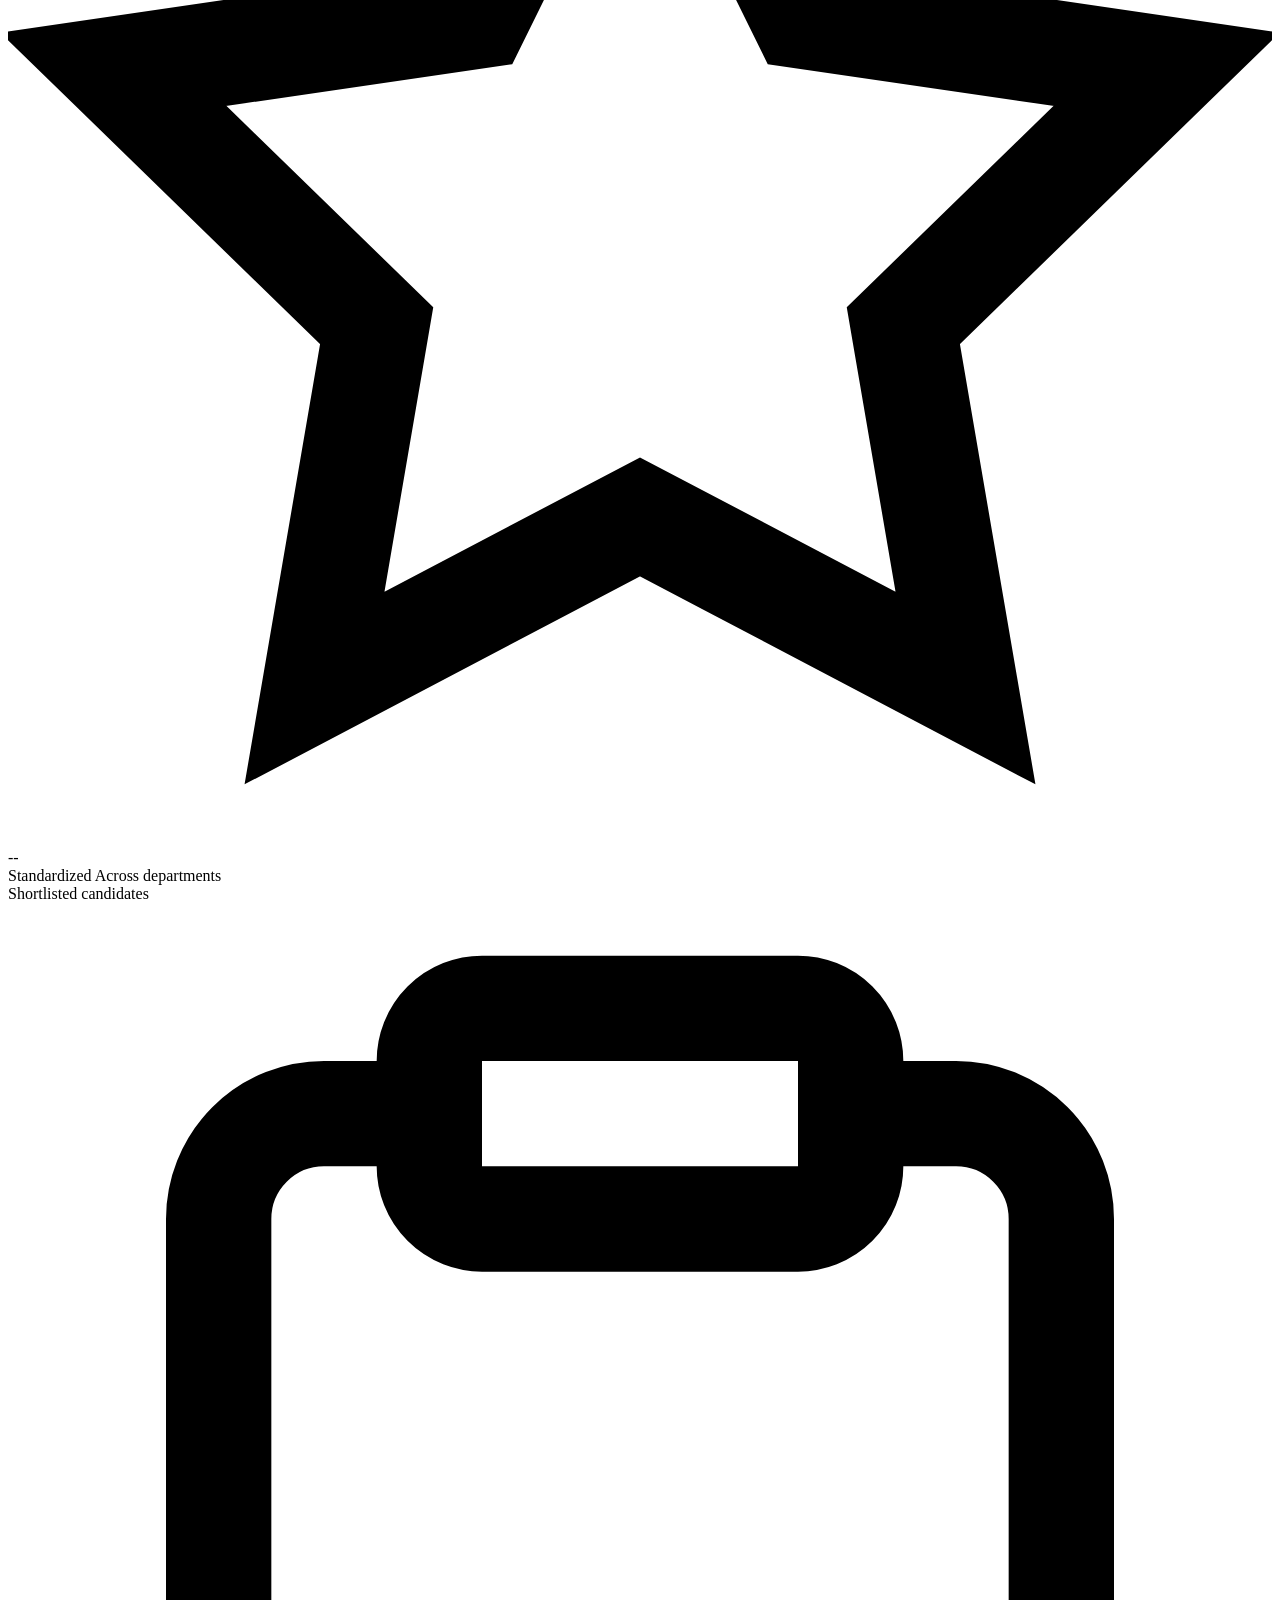
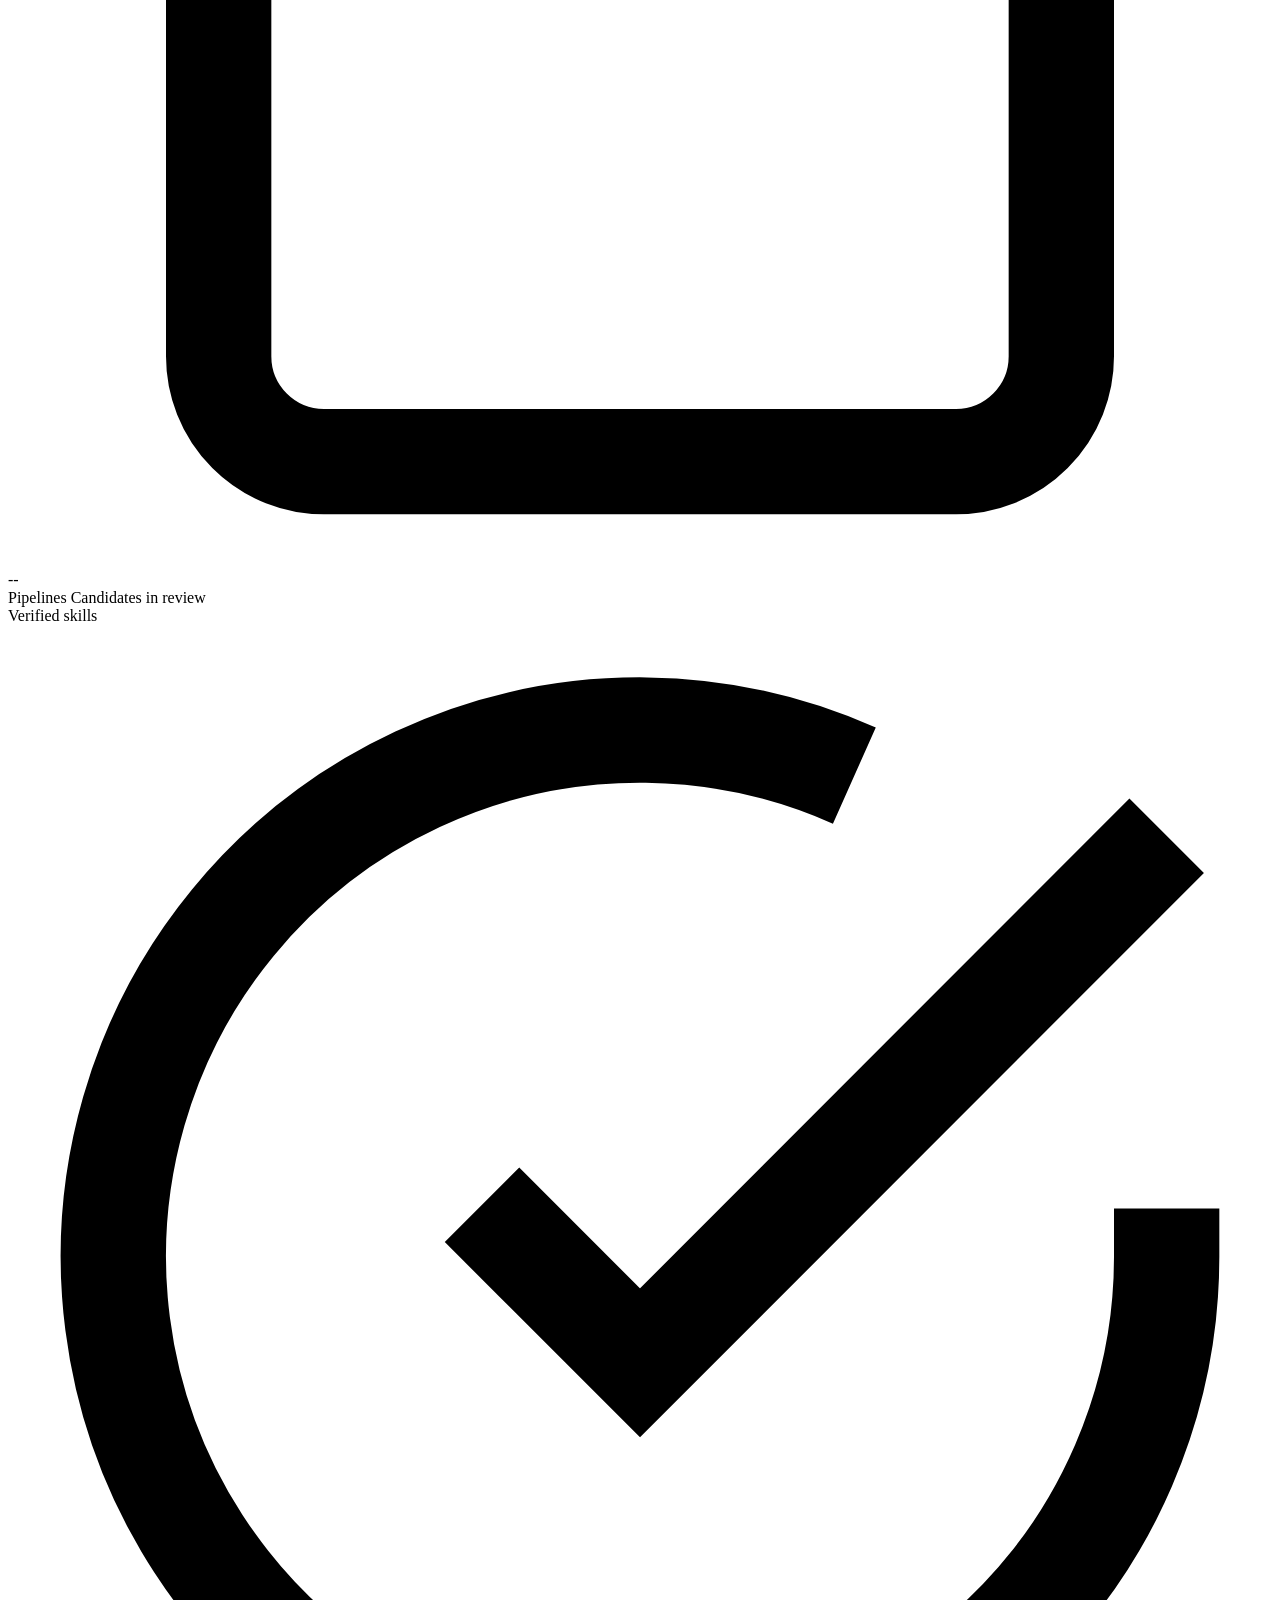
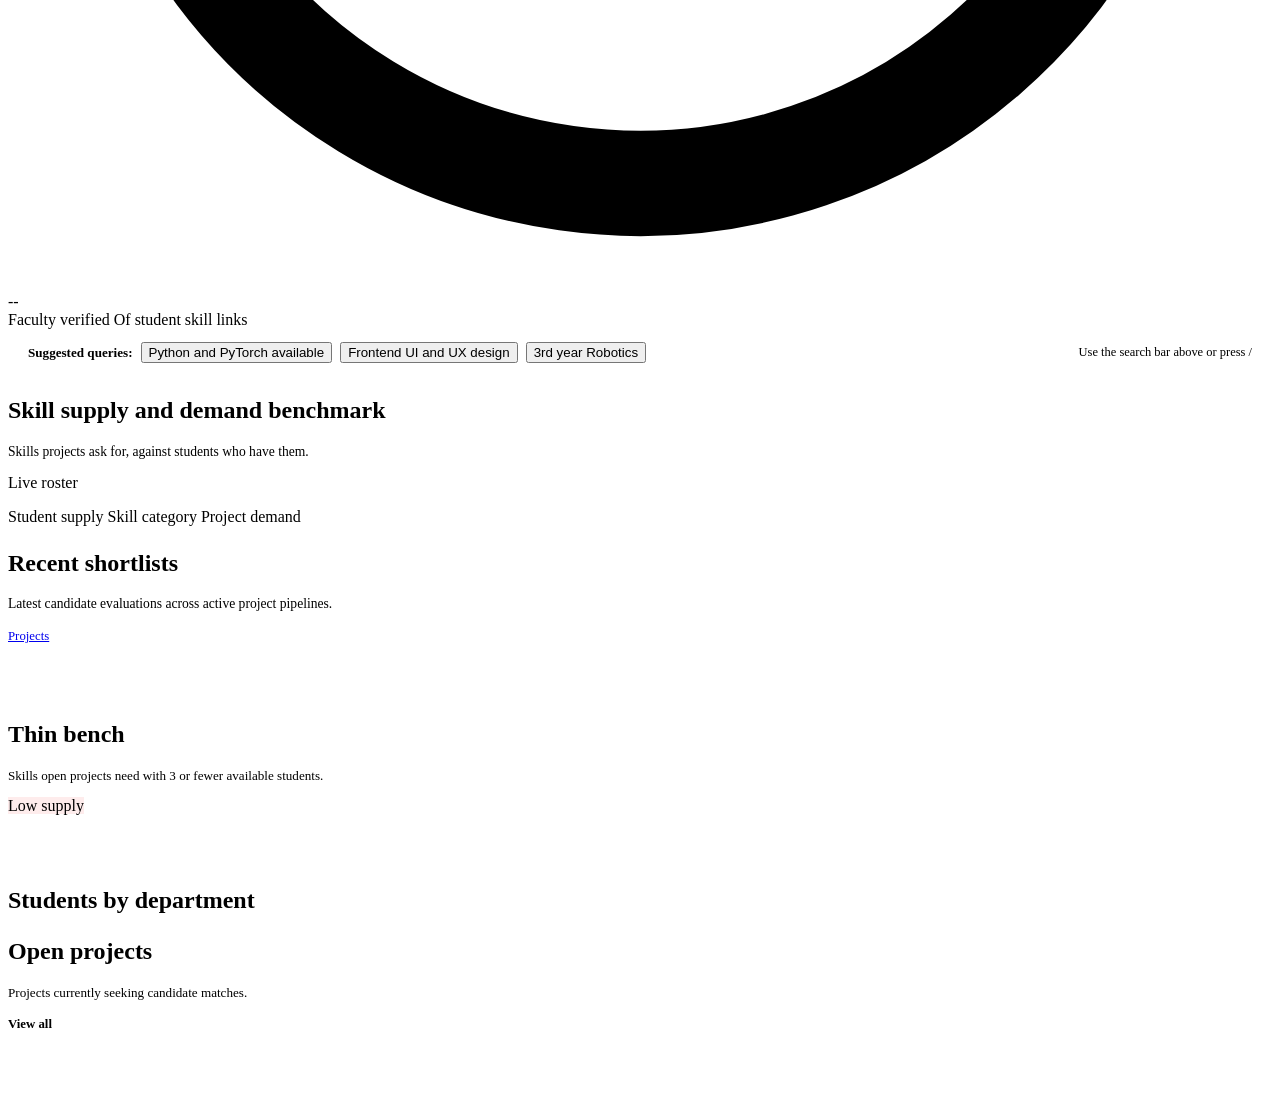
==== commit 543eaf5a: "Remove fake UI, real dashboard stats, static clean guard" ====
--- a/app/static/index.html
+++ b/app/static/index.html
@@ -3,7 +3,7 @@
 <head>
   <meta charset="UTF-8">
   <meta name="viewport" content="width=device-width, initial-scale=1.0">
-  <title>SkillBridge – Smart Student Skill Finder & Project Matcher</title>
+  <title>SkillBridge – Who fits your next project?</title>
   <link rel="stylesheet" href="/app/css/style.css">
   <link rel="icon" type="image/svg+xml" href="/app/favicon.svg">
   <script src="/app/js/vendor/chart.umd.js"></script>
@@ -21,85 +21,44 @@
 
       <!-- Main Dashboard Workspace -->
       <main class="main-content">
-        <!-- 1. Welcome Message with User's Name -->
-        <section class="welcome-banner" aria-label="Welcome Overview">
+        <!-- 1. Page Title & Purpose -->
+        <section class="welcome-banner" aria-label="Overview banner">
           <div>
-            <h1 class="welcome-title">Welcome back, Aarav Sharma! 👋</h1>
-            <p class="welcome-subtitle">Here is your academic skill discovery, project shortlists, and learning progress overview.</p>
+            <h1 class="welcome-title">Who fits your next project?</h1>
+            <p class="welcome-subtitle">Search students by skill, then match them to a project.</p>
           </div>
           <div class="welcome-actions">
-            <a href="/app/projects.html" class="btn btn-secondary">Explore Projects</a>
-            <button type="button" class="btn btn-primary" onclick="openCommandPalette()">
-              <svg viewBox="0 0 24 24" fill="none" stroke="currentColor" stroke-width="2" style="width: 16px; height: 16px;">
-                <circle cx="11" cy="11" r="8"></circle>
-                <line x1="21" y1="21" x2="16.65" y2="16.65"></line>
-              </svg>
-              <span>Quick Search</span>
-            </button>
+            <a href="/app/projects.html" class="btn btn-secondary">Projects that need people</a>
+            <a href="/app/students.html" class="btn btn-primary">Find students</a>
           </div>
         </section>
 
-        <!-- 2. Key Metric Stat Cards (Enrolled Courses, Skills Acquired, Learning Progress, Projects, Career Readiness) -->
-        <section class="metrics-grid" aria-label="Platform Statistics">
-          <!-- Total Enrolled Courses -->
-          <div class="stat-card">
-            <div class="stat-card-header">
-              <span class="stat-card-label">Enrolled Programs</span>
-              <div class="stat-icon">
-                <svg viewBox="0 0 24 24" fill="none" stroke="currentColor" stroke-width="2">
-                  <path d="M22 10v6M2 10l10-5 10 5-10 5z"></path>
-                  <path d="M6 12v5c3 3 9 3 12 0v-5"></path>
-                </svg>
-              </div>
-            </div>
-            <div id="total-courses" class="stat-card-value">5</div>
-            <div class="stat-card-meta">
-              <span class="stat-badge-positive">Active</span>
-              <span>Across 4 departments</span>
-            </div>
-          </div>
-
-          <!-- Skills Acquired -->
-          <div class="stat-card">
-            <div class="stat-card-header">
-              <span class="stat-card-label">Skills Acquired</span>
-              <div class="stat-icon">
-                <svg viewBox="0 0 24 24" fill="none" stroke="currentColor" stroke-width="2">
-                  <polygon points="12 2 15.09 8.26 22 9.27 17 14.14 18.18 21.02 12 17.77 5.82 21.02 7 14.14 2 9.27 8.91 8.26 12 2"></polygon>
-                </svg>
-              </div>
-            </div>
-            <div id="total-skills" class="stat-card-value">22</div>
-            <div class="stat-card-meta">
-              <span class="stat-badge-positive">+12 Verified</span>
-              <span>In active catalog</span>
-            </div>
-          </div>
-
-          <!-- Learning Progress -->
-          <div class="stat-card">
-            <div class="stat-card-header">
-              <span class="stat-card-label">Learning Progress</span>
-              <div class="stat-icon">
-                <svg viewBox="0 0 24 24" fill="none" stroke="currentColor" stroke-width="2">
-                  <line x1="18" y1="20" x2="18" y2="10"></line>
-                  <line x1="12" y1="20" x2="12" y2="4"></line>
-                  <line x1="6" y1="20" x2="6" y2="14"></line>
-                </svg>
-              </div>
-            </div>
-            <div class="stat-card-value">74%</div>
-            <div class="stat-card-meta">
-              <div style="width: 100%; height: 6px; background: var(--bg-surface); border-radius: 4px; overflow: hidden;">
-                <div style="width: 74%; height: 100%; background: var(--emerald-gradient); border-radius: 4px;"></div>
-              </div>
-            </div>
-          </div>
-
-          <!-- Projects -->
-          <div class="stat-card">
-            <div class="stat-card-header">
-              <span class="stat-card-label">Completed Projects</span>
+        <!-- 2. Dashboard Stat Cards (Students, Open Projects, Skills, Shortlists, Verified Skills %) -->
+        <section class="metrics-grid" aria-label="Platform statistics">
+          <!-- Students -->
+          <div class="stat-card">
+            <div class="stat-card-header">
+              <span class="stat-card-label">Students</span>
+              <div class="stat-icon">
+                <svg viewBox="0 0 24 24" fill="none" stroke="currentColor" stroke-width="2">
+                  <path d="M17 21v-2a4 4 0 0 0-4-4H5a4 4 0 0 0-4 4v2"></path>
+                  <circle cx="9" cy="7" r="4"></circle>
+                  <path d="M23 21v-2a4 4 0 0 0-3-3.87"></path>
+                  <path d="M16 3.13a4 4 0 0 1 0 7.75"></path>
+                </svg>
+              </div>
+            </div>
+            <div id="stat-students" class="stat-card-value">--</div>
+            <div class="stat-card-meta">
+              <span class="stat-badge-positive">Talent pool</span>
+              <span>In academic roster</span>
+            </div>
+          </div>
+
+          <!-- Open Projects -->
+          <div class="stat-card">
+            <div class="stat-card-header">
+              <span class="stat-card-label">Open projects</span>
               <div class="stat-icon">
                 <svg viewBox="0 0 24 24" fill="none" stroke="currentColor" stroke-width="2">
                   <polygon points="12 2 2 7 12 12 22 7 12 2"></polygon>
@@ -108,66 +67,84 @@
                 </svg>
               </div>
             </div>
-            <div id="total-projects" class="stat-card-value">4</div>
-            <div class="stat-card-meta">
-              <span class="stat-badge-positive" id="total-shortlists">4 Shortlists</span>
-              <span>Active pipeline</span>
-            </div>
-          </div>
-
-          <!-- Career Readiness Score -->
-          <div class="stat-card">
-            <div class="stat-card-header">
-              <span class="stat-card-label">Career Readiness</span>
-              <div class="stat-icon" style="background: var(--emerald-light); color: var(--primary);">
+            <div id="stat-open-projects" class="stat-card-value">--</div>
+            <div class="stat-card-meta">
+              <span class="stat-badge-positive">Active calls</span>
+              <span>Seeking candidates</span>
+            </div>
+          </div>
+
+          <!-- Skills in Catalog -->
+          <div class="stat-card">
+            <div class="stat-card-header">
+              <span class="stat-card-label">Skills in catalog</span>
+              <div class="stat-icon">
+                <svg viewBox="0 0 24 24" fill="none" stroke="currentColor" stroke-width="2">
+                  <polygon points="12 2 15.09 8.26 22 9.27 17 14.14 18.18 21.02 12 17.77 5.82 21.02 7 14.14 2 9.27 8.91 8.26 12 2"></polygon>
+                </svg>
+              </div>
+            </div>
+            <div id="stat-skills" class="stat-card-value">--</div>
+            <div class="stat-card-meta">
+              <span class="stat-badge-positive">Standardized</span>
+              <span>Across departments</span>
+            </div>
+          </div>
+
+          <!-- Shortlisted Candidates -->
+          <div class="stat-card">
+            <div class="stat-card-header">
+              <span class="stat-card-label">Shortlisted candidates</span>
+              <div class="stat-icon">
+                <svg viewBox="0 0 24 24" fill="none" stroke="currentColor" stroke-width="2">
+                  <path d="M16 4h2a2 2 0 0 1 2 2v14a2 2 0 0 1-2 2H6a2 2 0 0 1-2-2V6a2 2 0 0 1 2-2h2"></path>
+                  <rect x="8" y="2" width="8" height="4" rx="1" ry="1"></rect>
+                </svg>
+              </div>
+            </div>
+            <div id="stat-shortlists" class="stat-card-value">--</div>
+            <div class="stat-card-meta">
+              <span class="stat-badge-positive">Pipelines</span>
+              <span>Candidates in review</span>
+            </div>
+          </div>
+
+          <!-- Verified Skills Percentage -->
+          <div class="stat-card">
+            <div class="stat-card-header">
+              <span class="stat-card-label">Verified skills</span>
+              <div class="stat-icon">
                 <svg viewBox="0 0 24 24" fill="none" stroke="currentColor" stroke-width="2">
                   <path d="M22 11.08V12a10 10 0 1 1-5.93-9.14"></path>
                   <polyline points="22 4 12 14.01 9 11.01"></polyline>
                 </svg>
               </div>
             </div>
-            <div class="stat-card-value" style="color: var(--primary);">88%</div>
-            <div class="stat-card-meta">
-              <span class="stat-badge-positive">High Fit</span>
-              <span>Based on required skills</span>
+            <div id="stat-verified-pct" class="stat-card-value">--</div>
+            <div class="stat-card-meta">
+              <span class="stat-badge-positive">Faculty verified</span>
+              <span>Of student skill links</span>
             </div>
           </div>
         </section>
 
-        <!-- Hidden Compatibility Element for Totals -->
-        <span id="total-students" style="display: none;">34</span>
-        <span id="total-departments" style="display: none;">4</span>
+        <!-- Hidden Compatibility Elements for Backward Compatibility -->
+        <span id="total-students" style="display: none;"></span>
+        <span id="total-departments" style="display: none;"></span>
+        <span id="total-projects" style="display: none;"></span>
+        <span id="total-skills" style="display: none;"></span>
+        <span id="total-courses" style="display: none;"></span>
+        <span id="total-shortlists" style="display: none;"></span>
 
         <!-- 3. Multi-Column Arrangement (Center Feed + Right Insights Panel) -->
         <div class="dashboard-grid">
-          <!-- === CENTER COLUMN: Main Dashboard & Learning Activities === -->
+          <!-- === CENTER COLUMN: Ask Results, Skill Supply vs Demand, Recent Shortlists === -->
           <div class="dashboard-center">
             
-            <!-- Hero "Ask SkillBridge" Smart Search Bar -->
-            <section class="hero-ask-container" aria-label="Smart search assistant">
-              <div style="margin-bottom: 0.75rem;">
-                <h2 style="font-size: 1.15rem; font-weight: 700; color: var(--text-primary); margin-bottom: 0.2rem;">AI Skill & Candidate Search</h2>
-                <p style="font-size: 0.85rem; color: var(--text-secondary);">Query student proficiencies and availability using plain natural language.</p>
-              </div>
-
-              <form id="ask-form" onsubmit="handleAskSkillBridge(event)" class="hero-ask-form" novalidate>
-                <div style="flex: 1; position: relative;">
-                  <input
-                    type="text"
-                    id="ask-input"
-                    class="hero-ask-input"
-                    placeholder="Ask anything: for example, 3rd year students with Python and Docker"
-                  >
-                </div>
-                <button type="submit" id="btn-ask-submit" class="btn btn-primary">
-                  Ask
-                </button>
-              </form>
-
-              <div id="ask-input-error" class="field-error" style="display: none;"></div>
-
-              <!-- Clickable Example Queries -->
-              <div class="prompt-chips">
+            <!-- Suggested Example Queries -->
+            <div class="prompt-chips-banner" style="display: flex; align-items: center; justify-content: space-between; flex-wrap: wrap; gap: 0.75rem; background: var(--bg-surface); padding: 0.85rem 1.25rem; border: 1px solid var(--border); border-radius: var(--radius-lg); margin-bottom: 1.25rem;">
+              <div style="display: flex; align-items: center; gap: 0.5rem; flex-wrap: wrap;">
+                <span style="font-size: 0.82rem; font-weight: 600; color: var(--text-secondary);">Suggested queries:</span>
                 <button type="button" class="prompt-chip" onclick="applySampleQuery('Python and PyTorch available')">
                   Python and PyTorch available
                 </button>
@@ -178,30 +155,37 @@
                   3rd year Robotics
                 </button>
               </div>
-
-              <!-- Inline Results Container -->
-              <div id="ask-results-container" style="display: none; margin-top: 1.25rem; border-top: 1px solid var(--border-subtle); padding-top: 1.25rem;">
-                <div id="ask-interpreted-filters" style="font-size: 0.88rem; color: var(--text-secondary); margin-bottom: 0.85rem;"></div>
-                <div id="ask-results-list" style="display: flex; flex-direction: column; gap: 0.65rem;"></div>
-                <div id="ask-see-all-container" style="margin-top: 1rem; text-align: right;"></div>
-              </div>
-            </section>
+              <span style="font-size: 0.78rem; color: var(--text-muted);">Use the search bar above or press <span class="kbd-shortcut">/</span></span>
+            </div>
+
+            <!-- Inline Ask Results Container -->
+            <div id="ask-results-container" style="display: none; margin-bottom: 1.5rem;" class="card">
+              <div class="panel-header" style="margin-bottom: 0.75rem;">
+                <div>
+                  <h2 class="panel-title" style="font-size: 1.15rem;">Candidate search results</h2>
+                  <div id="ask-interpreted-filters" style="font-size: 0.85rem; color: var(--text-secondary); margin-top: 0.25rem;"></div>
+                </div>
+                <button type="button" class="btn btn-secondary btn-sm" onclick="clearAskResults()">Dismiss</button>
+              </div>
+              <div id="ask-results-list" style="display: flex; flex-direction: column; gap: 0.65rem;"></div>
+              <div id="ask-see-all-container" style="margin-top: 1rem; text-align: right;"></div>
+            </div>
 
             <!-- Skill Supply vs Demand Chart Card -->
             <section class="card" aria-label="Skill supply and demand analytics">
               <div class="panel-header" style="margin-bottom: 0.5rem; padding-bottom: 0;">
                 <div>
-                  <h2 class="panel-title">Skill Supply & Demand Benchmark</h2>
-                  <p style="font-size: 0.85rem; color: var(--text-secondary); margin-top: 0.2rem;">Technologies requested by open projects against candidate talent pool.</p>
-                </div>
-                <span class="badge badge-open">Live Roster</span>
+                  <h2 class="panel-title">Skill supply and demand benchmark</h2>
+                  <p style="font-size: 0.85rem; color: var(--text-secondary); margin-top: 0.2rem;">Skills projects ask for, against students who have them.</p>
+                </div>
+                <span class="badge badge-open">Live roster</span>
               </div>
 
               <div class="supply-demand-table" style="margin-top: 1rem;">
                 <div class="sd-header-row">
-                  <span style="text-align: right;">Student Supply</span>
-                  <span style="text-align: center;">Skill Category</span>
-                  <span style="text-align: left;">Project Demand</span>
+                  <span style="text-align: right;">Student supply</span>
+                  <span style="text-align: center;">Skill category</span>
+                  <span style="text-align: left;">Project demand</span>
                 </div>
                 <div id="sd-rows-container">
                   <div class="skeleton-row"><div class="skeleton-bar" style="width: 30%;"></div><div class="skeleton-bar" style="width: 20%;"></div><div class="skeleton-bar" style="width: 25%;"></div></div>
@@ -210,183 +194,61 @@
               </div>
             </section>
 
-            <!-- Recommended Courses Grid (from /api/v1/courses/) -->
-            <section id="learning" class="card" aria-label="Recommended Degree Programs">
-              <div class="panel-header">
-                <div>
-                  <h2 class="panel-title">Recommended Degree Programs</h2>
-                  <p style="font-size: 0.85rem; color: var(--text-secondary); margin-top: 0.2rem;">Academic programs offered across engineering and science faculties.</p>
-                </div>
-                <a href="/app/students.html" class="btn btn-secondary" style="padding: 0.4rem 0.85rem; font-size: 0.8rem;">Browse Cohorts</a>
-              </div>
-
-              <div id="recommended-courses-list" style="display: grid; grid-template-columns: repeat(auto-fill, minmax(240px, 1fr)); gap: 1rem; margin-top: 0.75rem;">
-                <!-- Dynamically loaded -->
-                <div class="skeleton-row"><div class="skeleton-bar" style="width: 100%; height: 60px;"></div></div>
-              </div>
-            </section>
-
-            <!-- Recent Activities Timeline -->
-            <section class="card" aria-label="Recent Activities">
-              <div class="panel-header">
-                <h2 class="panel-title">Recent Learning & Shortlist Activities</h2>
-                <span style="font-size: 0.8rem; color: var(--text-muted);">Real-time events</span>
-              </div>
-
-              <div id="activity-timeline" style="display: flex; flex-direction: column; gap: 0.85rem; margin-top: 0.5rem;">
-                <div style="display: flex; gap: 0.85rem; align-items: flex-start;">
-                  <div style="width: 10px; height: 10px; border-radius: 50%; background: var(--primary); margin-top: 5px; flex-shrink: 0;"></div>
-                  <div style="flex: 1;">
-                    <div style="font-size: 0.88rem; font-weight: 600; color: var(--text-primary);">Aarav Sharma shortlisted for Campus AI Assistant</div>
-                    <div style="font-size: 0.78rem; color: var(--text-secondary);">Match score computed at 80.0% with verified Python and FastAPI skills.</div>
-                    <div style="font-size: 0.72rem; color: var(--text-muted); margin-top: 2px;">Today, 04:30 PM</div>
-                  </div>
-                </div>
-                <div style="display: flex; gap: 0.85rem; align-items: flex-start;">
-                  <div style="width: 10px; height: 10px; border-radius: 50%; background: var(--status-progress); margin-top: 5px; flex-shrink: 0;"></div>
-                  <div style="flex: 1;">
-                    <div style="font-size: 0.88rem; font-weight: 600; color: var(--text-primary);">Sneha Rao advanced to Selected stage</div>
-                    <div style="font-size: 0.78rem; color: var(--text-secondary);">Autonomous Warehouse Rover finalized selection with 95.0% score.</div>
-                    <div style="font-size: 0.72rem; color: var(--text-muted); margin-top: 2px;">Yesterday, 11:20 AM</div>
-                  </div>
-                </div>
-                <div style="display: flex; gap: 0.85rem; align-items: flex-start;">
-                  <div style="width: 10px; height: 10px; border-radius: 50%; background: var(--emerald-dark); margin-top: 5px; flex-shrink: 0;"></div>
-                  <div style="flex: 1;">
-                    <div style="font-size: 0.88rem; font-weight: 600; color: var(--text-primary);">12 Student Skills Officially Verified</div>
-                    <div style="font-size: 0.78rem; color: var(--text-secondary);">Faculty completed verification for Python, Docker, ROS, and PostgreSQL.</div>
-                    <div style="font-size: 0.72rem; color: var(--text-muted); margin-top: 2px;">3 days ago</div>
-                  </div>
-                </div>
-              </div>
-            </section>
-
-          </div>
-
-          <!-- === RIGHT COLUMN: AI Recommendations, Progress & Notifications === -->
+            <!-- Recent Shortlists Card -->
+            <section class="card" aria-label="Recent shortlists" style="margin-top: 1.5rem;">
+              <div class="panel-header" style="margin-bottom: 0.75rem;">
+                <div>
+                  <h2 class="panel-title">Recent shortlists</h2>
+                  <p style="font-size: 0.85rem; color: var(--text-secondary); margin-top: 0.2rem;">Latest candidate evaluations across active project pipelines.</p>
+                </div>
+                <a href="/app/projects.html" class="btn btn-secondary btn-sm" style="font-size: 0.8rem;">Projects</a>
+              </div>
+              <div id="recent-shortlists-list" style="display: flex; flex-direction: column; gap: 0.65rem;">
+                <div class="skeleton-row"><div class="skeleton-bar" style="width: 100%; height: 45px;"></div></div>
+              </div>
+            </section>
+
+          </div>
+
+          <!-- === RIGHT COLUMN: Thin Bench, Department Breakdown, Open Projects === -->
           <div class="dashboard-right">
 
-            <!-- Skill Readiness Gauge Card -->
-            <section id="assessment" class="card" aria-label="Skill Readiness Assessment">
-              <div class="panel-header">
-                <h2 class="panel-title">Skill Assessment</h2>
-                <span class="badge badge-open">Level 4/5</span>
-              </div>
-              <p style="font-size: 0.85rem; color: var(--text-secondary); margin-bottom: 1rem;">Core competencies evaluated against current university project requirements.</p>
-
-              <div style="display: flex; flex-direction: column; gap: 0.85rem;">
-                <div>
-                  <div style="display: flex; justify-content: space-between; font-size: 0.85rem; margin-bottom: 0.25rem;">
-                    <strong>Python</strong>
-                    <span style="color: var(--primary); font-weight: 600;">Advanced (4/5)</span>
-                  </div>
-                  <div class="gauge-meter">
-                    <div class="gauge-segment active-segment"></div>
-                    <div class="gauge-segment active-segment"></div>
-                    <div class="gauge-segment active-segment"></div>
-                    <div class="gauge-segment active-segment"></div>
-                    <div class="gauge-segment"></div>
-                  </div>
-                </div>
-
-                <div>
-                  <div style="display: flex; justify-content: space-between; font-size: 0.85rem; margin-bottom: 0.25rem;">
-                    <strong>FastAPI</strong>
-                    <span style="color: var(--primary); font-weight: 600;">Advanced (4/5)</span>
-                  </div>
-                  <div class="gauge-meter">
-                    <div class="gauge-segment active-segment"></div>
-                    <div class="gauge-segment active-segment"></div>
-                    <div class="gauge-segment active-segment"></div>
-                    <div class="gauge-segment active-segment"></div>
-                    <div class="gauge-segment"></div>
-                  </div>
-                </div>
-
-                <div>
-                  <div style="display: flex; justify-content: space-between; font-size: 0.85rem; margin-bottom: 0.25rem;">
-                    <strong>Docker</strong>
-                    <span style="color: var(--text-muted); font-weight: 600;">Basic (2/5)</span>
-                  </div>
-                  <div class="gauge-meter">
-                    <div class="gauge-segment active-segment"></div>
-                    <div class="gauge-segment active-segment"></div>
-                    <div class="gauge-segment"></div>
-                    <div class="gauge-segment"></div>
-                    <div class="gauge-segment"></div>
-                  </div>
-                </div>
-              </div>
-
-              <div style="margin-top: 1.25rem; text-align: center;">
-                <a href="/app/student.html?id=1" class="btn btn-secondary" style="width: 100%; font-size: 0.82rem;">Update Profile Skills</a>
-              </div>
-            </section>
-
-            <!-- AI Career Assistant Card -->
-            <section class="card" style="border-left: 4px solid var(--primary);" aria-label="AI Recommendations">
-              <div style="display: flex; align-items: center; gap: 0.65rem; margin-bottom: 0.5rem;">
-                <div style="width: 28px; height: 28px; border-radius: var(--radius-md); background: var(--emerald-gradient); display: flex; align-items: center; justify-content: center; color: #fff;">
-                  <svg viewBox="0 0 24 24" fill="none" stroke="currentColor" stroke-width="2" style="width: 16px; height: 16px;">
-                    <polygon points="12 2 15.09 8.26 22 9.27 17 14.14 18.18 21.02 12 17.77 5.82 21.02 7 14.14 2 9.27 8.91 8.26 12 2"></polygon>
-                  </svg>
-                </div>
-                <h2 class="panel-title" style="margin: 0;">AI Career Insights</h2>
-              </div>
-              <p style="font-size: 0.85rem; color: var(--text-secondary); line-height: 1.45;">Based on open project postings, adding <strong>Docker (Level 3)</strong> and <strong>PyTorch (Level 2)</strong> will elevate your project matching score from <strong>80.0% to 94.5%</strong>.</p>
-              
-              <div style="margin-top: 1rem; padding: 0.75rem; background: var(--bg-surface); border-radius: var(--radius-md); font-size: 0.8rem;">
-                <div style="font-weight: 600; color: var(--text-primary); margin-bottom: 0.2rem;">Next Milestone:</div>
-                <div style="color: var(--text-secondary);">Complete Docker Containerization module to qualify for Cloud Telemetry Gateway.</div>
-              </div>
-            </section>
-
-            <!-- Recommended Job Opportunities / Projects -->
-            <section id="opportunities" class="card" aria-label="Recommended Project Opportunities">
-              <div class="panel-header">
-                <h2 class="panel-title">Project Opportunities</h2>
-                <a href="/app/projects.html" style="font-size: 0.8rem; color: var(--primary); text-decoration: none; font-weight: 600;">View all</a>
-              </div>
-
-              <div id="recommended-projects-list" style="display: flex; flex-direction: column; gap: 0.85rem;">
-                <!-- Dynamically loaded -->
-                <div class="skeleton-row"><div class="skeleton-bar" style="width: 100%; height: 50px;"></div></div>
-              </div>
-            </section>
-
-            <!-- Upcoming Learning Tasks -->
-            <section id="roadmap" class="card" aria-label="Upcoming Learning Tasks">
-              <div class="panel-header">
-                <h2 class="panel-title">Upcoming Tasks</h2>
-                <span class="badge badge-open">3 Pending</span>
-              </div>
-
-              <div style="display: flex; flex-direction: column; gap: 0.65rem;">
-                <div style="padding: 0.65rem; background: var(--bg-surface); border-radius: var(--radius-md); font-size: 0.85rem;">
-                  <div style="font-weight: 600; color: var(--text-primary);">PyTorch Model Evaluation</div>
-                  <div style="display: flex; justify-content: space-between; font-size: 0.75rem; color: var(--text-muted); margin-top: 0.2rem;">
-                    <span>Campus AI Project</span>
-                    <span style="color: var(--status-urgent); font-weight: 600;">Due in 3 days</span>
-                  </div>
-                </div>
-
-                <div style="padding: 0.65rem; background: var(--bg-surface); border-radius: var(--radius-md); font-size: 0.85rem;">
-                  <div style="font-weight: 600; color: var(--text-primary);">Submit Skill Verification Request</div>
-                  <div style="display: flex; justify-content: space-between; font-size: 0.75rem; color: var(--text-muted); margin-top: 0.2rem;">
-                    <span>Faculty CSE Portal</span>
-                    <span>Due in 10 days</span>
-                  </div>
-                </div>
+            <!-- Thin Bench Card (Skills projects need but <=3 students have) -->
+            <section class="card" aria-label="Thin bench skills">
+              <div class="panel-header" style="margin-bottom: 0.5rem;">
+                <div>
+                  <h2 class="panel-title">Thin bench</h2>
+                  <p style="font-size: 0.82rem; color: var(--text-secondary); margin-top: 0.2rem;">Skills open projects need with 3 or fewer available students.</p>
+                </div>
+                <span class="badge" style="background: rgba(239, 68, 68, 0.1); color: var(--status-urgent);">Low supply</span>
+              </div>
+
+              <div id="thin-bench-container" style="display: flex; flex-direction: column; gap: 0.65rem; margin-top: 0.75rem;">
+                <div class="skeleton-row"><div class="skeleton-bar" style="width: 100%; height: 40px;"></div></div>
               </div>
             </section>
 
             <!-- Department Talent Breakdown -->
             <section class="card" aria-label="Students by department">
               <div class="panel-header">
-                <h2 class="panel-title">Students by Department</h2>
+                <h2 class="panel-title">Students by department</h2>
               </div>
               <div id="dept-ranked-container" class="dept-ranked-list">
                 <div class="skeleton-row"><div class="skeleton-bar" style="width: 60%;"></div><div class="skeleton-bar" style="width: 20%;"></div></div>
+              </div>
+            </section>
+
+            <!-- Open Projects Card (Top 3) -->
+            <section class="card" aria-label="Open projects" style="margin-top: 1.5rem;">
+              <div class="panel-header" style="margin-bottom: 0.75rem;">
+                <div>
+                  <h2 class="panel-title">Open projects</h2>
+                  <p style="font-size: 0.82rem; color: var(--text-secondary); margin-top: 0.2rem;">Projects currently seeking candidate matches.</p>
+                </div>
+                <a href="/app/projects.html" style="font-size: 0.8rem; color: var(--primary); font-weight: 600; text-decoration: none;">View all</a>
+              </div>
+              <div id="open-projects-list" style="display: flex; flex-direction: column; gap: 0.75rem;">
+                <div class="skeleton-row"><div class="skeleton-bar" style="width: 100%; height: 50px;"></div></div>
               </div>
             </section>
 
